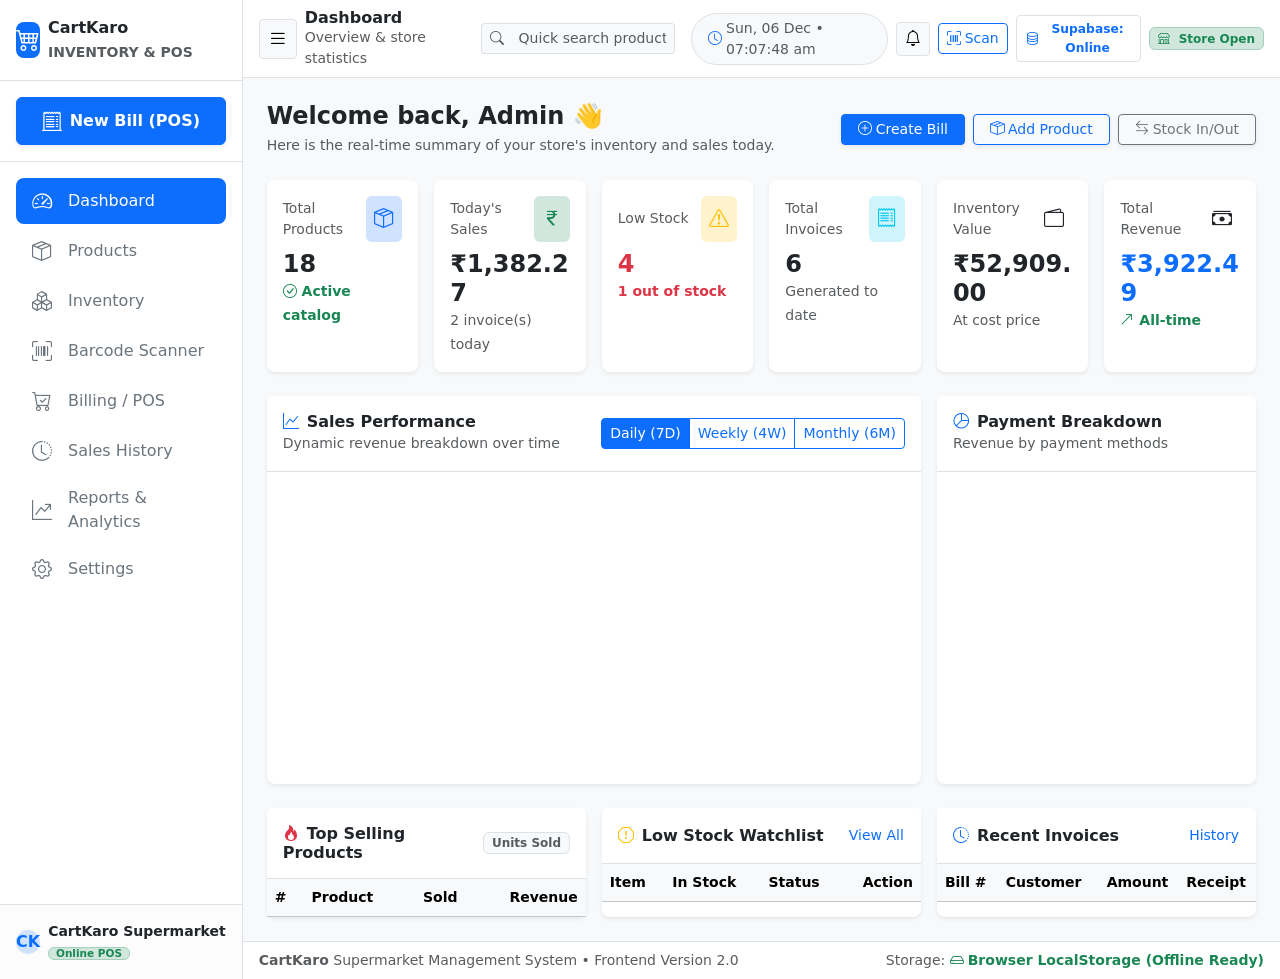
==== index.html @ 1f87a255 "Add files via upload" ====
<!DOCTYPE html>
<html lang="en">
<head>
  <meta charset="UTF-8">
  <meta name="viewport" content="width=device-width, initial-scale=1.0">
  <title>CartKaro - Supermarket Inventory & Billing Management System</title>
  <meta name="description" content="Commercial grade Supermarket Inventory Management and Point-of-Sale Billing System frontend built with HTML, CSS, JavaScript, and Bootstrap 5.">
  
  <!-- Favicon -->
  <link rel="icon" type="image/png" href="logo.png">

  <!-- Google Fonts: Inter & Outfit -->
  <link rel="preconnect" href="https://fonts.googleapis.com">
  <link rel="preconnect" href="https://fonts.gstatic.com" crossorigin>
  <link href="https://fonts.googleapis.com/css2?family=Inter:wght@300;400;500;600;700;800&family=Outfit:wght@500;600;700;800&display=swap" rel="stylesheet">

  <!-- Bootstrap 5.3.3 CSS -->
  <link href="https://cdn.jsdelivr.net/npm/bootstrap@5.3.3/dist/css/bootstrap.min.css" rel="stylesheet">
  
  <!-- Bootstrap Icons 1.11.3 -->
  <link rel="stylesheet" href="https://cdn.jsdelivr.net/npm/bootstrap-icons@1.11.3/font/bootstrap-icons.min.css">
  
  <!-- Font Awesome 6.5.2 -->
  <link rel="stylesheet" href="https://cdnjs.cloudflare.com/ajax/libs/font-awesome/6.5.2/css/all.min.css">

  <!-- Custom CSS -->
  <link rel="stylesheet" href="style.css">
</head>
<body class="bg-light">

  <div class="app-wrapper d-flex">
    
    <!-- ==================== SIDEBAR ==================== -->
    <aside id="sidebar" class="sidebar bg-white border-end d-flex flex-column">
      <!-- Sidebar Header -->
      <div class="sidebar-header p-3 border-bottom d-flex align-items-center justify-content-between">
        <a href="#" class="brand-link d-flex align-items-center text-decoration-none">
          <div class="brand-logo-container me-2">
            <img src="logo.png" alt="CartKaro Logo" class="brand-logo" onerror="this.style.display='none'; document.getElementById('brand-fallback-icon').classList.remove('d-none');">
            <div id="brand-fallback-icon" class="brand-icon-box bg-primary text-white rounded-3 d-none align-items-center justify-content-center">
              <i class="bi bi-cart4 fs-4"></i>
            </div>
          </div>
          <div class="brand-text">
            <span class="brand-title fw-bold text-dark d-block">CartKaro</span>
            <small class="brand-subtitle text-muted text-uppercase fw-semibold">Inventory & POS</small>
          </div>
        </a>
        <button id="sidebar-close-btn" class="btn btn-sm btn-light d-lg-none" aria-label="Close Sidebar">
          <i class="bi bi-x-lg"></i>
        </button>
      </div>

      <!-- Quick Action POS Button -->
      <div class="p-3 border-bottom">
        <button class="btn btn-primary w-100 py-2 d-flex align-items-center justify-content-center gap-2 fw-semibold shadow-sm nav-link-btn" data-target="pos">
          <i class="bi bi-receipt-cutoff fs-5"></i>
          <span class="sidebar-label">New Bill (POS)</span>
        </button>
      </div>

      <!-- Sidebar Navigation Menu -->
      <nav class="sidebar-nav flex-grow-1 p-3 overflow-y-auto">
        <ul class="nav nav-pills flex-column gap-1">
          <li class="nav-item">
            <a href="#dashboard" class="nav-link active d-flex align-items-center gap-3 py-2 px-3 rounded-3" data-target="dashboard">
              <i class="bi bi-speedometer2 fs-5"></i>
              <span class="sidebar-label">Dashboard</span>
            </a>
          </li>
          <li class="nav-item">
            <a href="#products" class="nav-link d-flex align-items-center gap-3 py-2 px-3 rounded-3 text-secondary" data-target="products">
              <i class="bi bi-box-seam fs-5"></i>
              <span class="sidebar-label">Products</span>
            </a>
          </li>
          <li class="nav-item">
            <a href="#inventory" class="nav-link d-flex align-items-center justify-content-between py-2 px-3 rounded-3 text-secondary" data-target="inventory">
              <div class="d-flex align-items-center gap-3">
                <i class="bi bi-boxes fs-5"></i>
                <span class="sidebar-label">Inventory</span>
              </div>
              <span id="low-stock-sidebar-badge" class="badge bg-danger rounded-pill px-2 py-1 d-none">0</span>
            </a>
          </li>
          <li class="nav-item">
            <a href="#scanner" class="nav-link d-flex align-items-center gap-3 py-2 px-3 rounded-3 text-secondary" data-target="scanner">
              <i class="bi bi-upc-scan fs-5"></i>
              <span class="sidebar-label">Barcode Scanner</span>
            </a>
          </li>
          <li class="nav-item">
            <a href="#pos" class="nav-link d-flex align-items-center gap-3 py-2 px-3 rounded-3 text-secondary" data-target="pos">
              <i class="bi bi-cart-check fs-5"></i>
              <span class="sidebar-label">Billing / POS</span>
            </a>
          </li>
          <li class="nav-item">
            <a href="#sales" class="nav-link d-flex align-items-center gap-3 py-2 px-3 rounded-3 text-secondary" data-target="sales">
              <i class="bi bi-clock-history fs-5"></i>
              <span class="sidebar-label">Sales History</span>
            </a>
          </li>
          <li class="nav-item">
            <a href="#reports" class="nav-link d-flex align-items-center gap-3 py-2 px-3 rounded-3 text-secondary" data-target="reports">
              <i class="bi bi-graph-up-arrow fs-5"></i>
              <span class="sidebar-label">Reports & Analytics</span>
            </a>
          </li>
          <li class="nav-item">
            <a href="#settings" class="nav-link d-flex align-items-center gap-3 py-2 px-3 rounded-3 text-secondary" data-target="settings">
              <i class="bi bi-gear fs-5"></i>
              <span class="sidebar-label">Settings</span>
            </a>
          </li>
        </ul>
      </nav>

      <!-- Sidebar Footer User / Store Info -->
      <div class="sidebar-footer p-3 border-top bg-light-subtle">
        <div class="d-flex align-items-center gap-2">
          <div class="avatar bg-primary-subtle text-primary rounded-circle d-flex align-items-center justify-content-center fw-bold">
            CK
          </div>
          <div class="user-details overflow-hidden">
            <div class="user-name fw-semibold text-truncate small" id="sidebar-shop-name">CartKaro Supermarket</div>
            <div class="user-role text-muted small"><span class="badge bg-success-subtle text-success border border-success-subtle py-0">Online POS</span></div>
          </div>
        </div>
      </div>
    </aside>

    <!-- Sidebar Backdrop for Mobile -->
    <div id="sidebar-backdrop" class="sidebar-backdrop d-none"></div>

    <!-- ==================== MAIN CONTENT WRAPPER ==================== -->
    <div class="main-content-wrapper flex-grow-1 d-flex flex-column min-vh-100 overflow-hidden">
      
      <!-- TOP NAVBAR -->
      <header class="top-navbar bg-white border-bottom sticky-top px-3 py-2 d-flex align-items-center justify-content-between">
        <div class="d-flex align-items-center gap-2">
          <!-- Toggle Sidebar Button -->
          <button id="sidebar-toggle-btn" class="btn btn-light btn-sm border" aria-label="Toggle navigation">
            <i class="bi bi-list fs-5"></i>
          </button>
          
          <!-- View Title Breadcrumb -->
          <div class="d-none d-sm-block">
            <h1 class="h6 mb-0 fw-bold text-dark text-capitalize" id="page-title">Dashboard</h1>
            <small class="text-muted d-block" id="page-subtitle">Overview & statistics</small>
          </div>
        </div>

        <!-- Global Search Bar -->
        <div class="global-search-container mx-3 flex-grow-1 max-w-md d-none d-md-block position-relative">
          <div class="input-group input-group-sm">
            <span class="input-group-text bg-light border-end-0 text-muted"><i class="bi bi-search"></i></span>
            <input type="text" id="global-search-input" class="form-control bg-light border-start-0" placeholder="Quick search product, barcode, or bill #...">
          </div>
          <div id="global-search-results" class="dropdown-menu shadow w-100 p-2 position-absolute mt-1 d-none" style="max-height: 350px; overflow-y: auto; z-index: 1050;"></div>
        </div>

        <!-- Top Right Actions -->
        <div class="d-flex align-items-center gap-2">
          <!-- Live Date & Clock Badge -->
          <div class="live-clock-badge d-none d-lg-flex align-items-center gap-1 bg-light border rounded-pill px-3 py-1 small text-muted">
            <i class="bi bi-clock text-primary"></i>
            <span id="live-clock">--:--:--</span>
          </div>

          <!-- Notification Dropdown -->
          <div class="dropdown">
            <button class="btn btn-light btn-sm position-relative border" data-bs-toggle="dropdown" aria-expanded="false" id="notifications-btn" title="Stock Notifications">
              <i class="bi bi-bell fs-6"></i>
              <span id="notif-badge" class="position-absolute top-0 start-100 translate-middle p-1 bg-danger border border-light rounded-circle d-none">
                <span class="visually-hidden">Alerts</span>
              </span>
            </button>
            <div class="dropdown-menu dropdown-menu-end shadow p-0 notification-dropdown border-0" style="width: 320px; z-index: 1060;">
              <div class="p-3 border-bottom d-flex align-items-center justify-content-between bg-light rounded-top">
                <h6 class="mb-0 fw-bold"><i class="bi bi-bell me-1 text-primary"></i> Inventory Alerts</h6>
                <span id="notif-count-badge" class="badge bg-primary rounded-pill">0 alerts</span>
              </div>
              <div id="notif-list" class="list-group list-group-flush overflow-y-auto" style="max-height: 280px;">
                <div class="text-center p-4 text-muted small">No pending alerts</div>
              </div>
              <div class="p-2 border-top text-center bg-light rounded-bottom">
                <a href="#inventory" class="btn btn-link btn-sm text-decoration-none fw-semibold p-0 nav-link-btn" data-target="inventory">Go to Inventory &rarr;</a>
              </div>
            </div>
          </div>

          <!-- Scanner Quick Shortcut -->
          <button class="btn btn-outline-primary btn-sm d-flex align-items-center gap-1 nav-link-btn" data-target="scanner" title="Scan Barcode">
            <i class="bi bi-upc-scan"></i>
            <span class="d-none d-sm-inline">Scan</span>
          </button>

          <!-- Supabase Connection & Staff Login Badge -->
          <button class="btn btn-sm btn-outline-primary border d-flex align-items-center gap-1" id="supabase-status-badge" data-bs-toggle="modal" data-bs-target="#supabase-auth-modal" title="Supabase Database Status & Staff Login">
            <i class="bi bi-database text-primary" id="supabase-status-icon"></i>
            <span class="d-none d-md-inline small fw-semibold" id="supabase-status-text">Supabase: Online</span>
          </button>

          <!-- Store Status Badge -->
          <span class="badge bg-success-subtle text-success border border-success-subtle px-2 py-1 small d-none d-xl-inline">
            <i class="bi bi-shop me-1"></i> Store Open
          </span>
        </div>
      </header>

      <!-- ==================== VIEWS CONTAINER ==================== -->
      <main class="content-body flex-grow-1 p-3 p-md-4 overflow-y-auto">

        <!-- ============================================================ -->
        <!-- 1. DASHBOARD VIEW -->
        <!-- ============================================================ -->
        <section id="view-dashboard" class="app-view">
          <!-- Top Welcome & Quick Actions Bar -->
          <div class="row align-items-center justify-content-between mb-4 gy-2">
            <div class="col-12 col-md-auto">
              <h2 class="h4 fw-bold mb-1 text-dark">Welcome back, Admin 👋</h2>
              <p class="text-muted small mb-0">Here is the real-time summary of your store's inventory and sales today.</p>
            </div>
            <div class="col-12 col-md-auto d-flex flex-wrap gap-2">
              <button class="btn btn-primary btn-sm px-3 shadow-sm d-flex align-items-center gap-1 nav-link-btn" data-target="pos">
                <i class="bi bi-plus-circle"></i> Create Bill
              </button>
              <button class="btn btn-outline-primary btn-sm px-3 shadow-sm d-flex align-items-center gap-1" data-bs-toggle="modal" data-bs-target="#product-modal" id="dash-add-product-btn">
                <i class="bi bi-box-seam"></i> Add Product
              </button>
              <button class="btn btn-outline-secondary btn-sm px-3 shadow-sm d-flex align-items-center gap-1" data-bs-toggle="modal" data-bs-target="#stock-modal" id="dash-quick-stock-btn">
                <i class="bi bi-arrow-left-right"></i> Stock In/Out
              </button>
            </div>
          </div>

          <!-- Stat KPI Cards -->
          <div class="row g-3 mb-4">
            <!-- Total Products -->
            <div class="col-6 col-lg-4 col-xl-2">
              <div class="card border-0 shadow-sm rounded-3 stat-card h-100">
                <div class="card-body p-3">
                  <div class="d-flex align-items-center justify-content-between mb-2">
                    <span class="text-muted small fw-medium">Total Products</span>
                    <div class="stat-icon bg-primary-subtle text-primary rounded-2 p-2">
                      <i class="bi bi-box-seam fs-5"></i>
                    </div>
                  </div>
                  <h3 class="h4 fw-bold text-dark mb-0" id="stat-total-products">0</h3>
                  <small class="text-success small fw-semibold"><i class="bi bi-check-circle"></i> Active catalog</small>
                </div>
              </div>
            </div>

            <!-- Today's Sales -->
            <div class="col-6 col-lg-4 col-xl-2">
              <div class="card border-0 shadow-sm rounded-3 stat-card h-100">
                <div class="card-body p-3">
                  <div class="d-flex align-items-center justify-content-between mb-2">
                    <span class="text-muted small fw-medium">Today's Sales</span>
                    <div class="stat-icon bg-success-subtle text-success rounded-2 p-2">
                      <i class="bi bi-currency-rupee fs-5"></i>
                    </div>
                  </div>
                  <h3 class="h4 fw-bold text-dark mb-0" id="stat-today-sales">₹0.00</h3>
                  <small class="text-muted small" id="stat-today-bills-count">0 bills today</small>
                </div>
              </div>
            </div>

            <!-- Low-Stock Alerts -->
            <div class="col-6 col-lg-4 col-xl-2">
              <div class="card border-0 shadow-sm rounded-3 stat-card h-100">
                <div class="card-body p-3">
                  <div class="d-flex align-items-center justify-content-between mb-2">
                    <span class="text-muted small fw-medium">Low Stock</span>
                    <div class="stat-icon bg-warning-subtle text-warning rounded-2 p-2">
                      <i class="bi bi-exclamation-triangle fs-5"></i>
                    </div>
                  </div>
                  <h3 class="h4 fw-bold text-danger mb-0" id="stat-low-stock">0</h3>
                  <small class="text-danger small fw-semibold" id="stat-out-of-stock">0 out of stock</small>
                </div>
              </div>
            </div>

            <!-- Total Bills -->
            <div class="col-6 col-lg-4 col-xl-2">
              <div class="card border-0 shadow-sm rounded-3 stat-card h-100">
                <div class="card-body p-3">
                  <div class="d-flex align-items-center justify-content-between mb-2">
                    <span class="text-muted small fw-medium">Total Invoices</span>
                    <div class="stat-icon bg-info-subtle text-info rounded-2 p-2">
                      <i class="bi bi-receipt fs-5"></i>
                    </div>
                  </div>
                  <h3 class="h4 fw-bold text-dark mb-0" id="stat-total-bills">0</h3>
                  <small class="text-muted small">Generated to date</small>
                </div>
              </div>
            </div>

            <!-- Inventory Valuation -->
            <div class="col-6 col-lg-4 col-xl-2">
              <div class="card border-0 shadow-sm rounded-3 stat-card h-100">
                <div class="card-body p-3">
                  <div class="d-flex align-items-center justify-content-between mb-2">
                    <span class="text-muted small fw-medium">Inventory Value</span>
                    <div class="stat-icon bg-purple-subtle text-purple rounded-2 p-2">
                      <i class="bi bi-wallet2 fs-5"></i>
                    </div>
                  </div>
                  <h3 class="h4 fw-bold text-dark mb-0" id="stat-inventory-value">₹0</h3>
                  <small class="text-muted small">At cost price</small>
                </div>
              </div>
            </div>

            <!-- Total Revenue -->
            <div class="col-6 col-lg-4 col-xl-2">
              <div class="card border-0 shadow-sm rounded-3 stat-card h-100">
                <div class="card-body p-3">
                  <div class="d-flex align-items-center justify-content-between mb-2">
                    <span class="text-muted small fw-medium">Total Revenue</span>
                    <div class="stat-icon bg-indigo-subtle text-indigo rounded-2 p-2">
                      <i class="bi bi-cash-stack fs-5"></i>
                    </div>
                  </div>
                  <h3 class="h4 fw-bold text-primary mb-0" id="stat-total-revenue">₹0.00</h3>
                  <small class="text-success small fw-semibold"><i class="bi bi-arrow-up-right"></i> All-time</small>
                </div>
              </div>
            </div>
          </div>

          <!-- Charts Row -->
          <div class="row g-3 mb-4">
            <!-- Sales Trends Chart -->
            <div class="col-12 col-xl-8">
              <div class="card border-0 shadow-sm rounded-3 h-100">
                <div class="card-header bg-white border-bottom py-3 d-flex align-items-center justify-content-between flex-wrap gap-2">
                  <div>
                    <h6 class="mb-0 fw-bold text-dark"><i class="bi bi-graph-up text-primary me-2"></i>Sales Performance</h6>
                    <small class="text-muted">Dynamic revenue breakdown over time</small>
                  </div>
                  <div class="btn-group btn-group-sm" role="group" id="dashboard-chart-period-group">
                    <button type="button" class="btn btn-outline-primary active" data-period="daily">Daily (7D)</button>
                    <button type="button" class="btn btn-outline-primary" data-period="weekly">Weekly (4W)</button>
                    <button type="button" class="btn btn-outline-primary" data-period="monthly">Monthly (6M)</button>
                  </div>
                </div>
                <div class="card-body p-3">
                  <div style="height: 280px; position: relative;">
                    <canvas id="dashboard-sales-chart"></canvas>
                  </div>
                </div>
              </div>
            </div>

            <!-- Payment Method Doughnut Chart -->
            <div class="col-12 col-xl-4">
              <div class="card border-0 shadow-sm rounded-3 h-100">
                <div class="card-header bg-white border-bottom py-3">
                  <h6 class="mb-0 fw-bold text-dark"><i class="bi bi-pie-chart text-primary me-2"></i>Payment Breakdown</h6>
                  <small class="text-muted">Revenue by payment methods</small>
                </div>
                <div class="card-body p-3 d-flex flex-column align-items-center justify-content-center">
                  <div style="height: 220px; width: 100%; position: relative;">
                    <canvas id="dashboard-payment-chart"></canvas>
                  </div>
                  <div id="dash-payment-legend" class="mt-2 w-100 small d-flex justify-content-around text-center"></div>
                </div>
              </div>
            </div>
          </div>

          <!-- Bottom Row: Best Sellers & Low-Stock Alerts & Recent Transactions -->
          <div class="row g-3">
            <!-- Best-Selling Products -->
            <div class="col-12 col-lg-6 col-xl-4">
              <div class="card border-0 shadow-sm rounded-3 h-100">
                <div class="card-header bg-white border-bottom py-3 d-flex align-items-center justify-content-between">
                  <h6 class="mb-0 fw-bold text-dark"><i class="bi bi-fire text-danger me-2"></i>Top Selling Products</h6>
                  <span class="badge bg-light text-muted border">Units Sold</span>
                </div>
                <div class="card-body p-0">
                  <div class="table-responsive">
                    <table class="table table-hover align-middle mb-0 small" id="dash-bestsellers-table">
                      <thead class="table-light">
                        <tr>
                          <th>#</th>
                          <th>Product</th>
                          <th class="text-center">Sold</th>
                          <th class="text-end">Revenue</th>
                        </tr>
                      </thead>
                      <tbody id="dash-bestsellers-tbody">
                        <!-- Populated by JS -->
                      </tbody>
                    </table>
                  </div>
                </div>
              </div>
            </div>

            <!-- Low-Stock Alerts Table -->
            <div class="col-12 col-lg-6 col-xl-4">
              <div class="card border-0 shadow-sm rounded-3 h-100">
                <div class="card-header bg-white border-bottom py-3 d-flex align-items-center justify-content-between">
                  <h6 class="mb-0 fw-bold text-dark"><i class="bi bi-exclamation-octagon text-warning me-2"></i>Low Stock Watchlist</h6>
                  <button class="btn btn-link btn-sm text-decoration-none p-0 nav-link-btn" data-target="inventory">View All</button>
                </div>
                <div class="card-body p-0">
                  <div class="table-responsive">
                    <table class="table table-hover align-middle mb-0 small" id="dash-lowstock-table">
                      <thead class="table-light">
                        <tr>
                          <th>Item</th>
                          <th>In Stock</th>
                          <th>Status</th>
                          <th class="text-end">Action</th>
                        </tr>
                      </thead>
                      <tbody id="dash-lowstock-tbody">
                        <!-- Populated by JS -->
                      </tbody>
                    </table>
                  </div>
                </div>
              </div>
            </div>

            <!-- Recent Bills / Transactions -->
            <div class="col-12 col-lg-12 col-xl-4">
              <div class="card border-0 shadow-sm rounded-3 h-100">
                <div class="card-header bg-white border-bottom py-3 d-flex align-items-center justify-content-between">
                  <h6 class="mb-0 fw-bold text-dark"><i class="bi bi-clock-history text-primary me-2"></i>Recent Invoices</h6>
                  <button class="btn btn-link btn-sm text-decoration-none p-0 nav-link-btn" data-target="sales">History</button>
                </div>
                <div class="card-body p-0">
                  <div class="table-responsive">
                    <table class="table table-hover align-middle mb-0 small" id="dash-recent-bills-table">
                      <thead class="table-light">
                        <tr>
                          <th>Bill #</th>
                          <th>Customer</th>
                          <th class="text-end">Amount</th>
                          <th class="text-center">Receipt</th>
                        </tr>
                      </thead>
                      <tbody id="dash-recent-bills-tbody">
                        <!-- Populated by JS -->
                      </tbody>
                    </table>
                  </div>
                </div>
              </div>
            </div>
          </div>
        </section>

        <!-- ============================================================ -->
        <!-- 2. PRODUCT MANAGEMENT VIEW -->
        <!-- ============================================================ -->
        <section id="view-products" class="app-view d-none">
          <div class="card border-0 shadow-sm rounded-3">
            <!-- Header & Action Buttons -->
            <div class="card-header bg-white border-bottom p-3">
              <div class="d-flex flex-column flex-md-row align-items-md-center justify-content-between gap-3">
                <div>
                  <h5 class="mb-1 fw-bold text-dark"><i class="bi bi-box-seam text-primary me-2"></i>Product Catalog</h5>
                  <p class="text-muted small mb-0">Manage product inventory, pricing, barcodes, and stock levels.</p>
                </div>
                <div class="d-flex flex-wrap gap-2">
                  <button class="btn btn-outline-secondary btn-sm d-flex align-items-center gap-1" id="export-products-csv-btn">
                    <i class="bi bi-download"></i> Export CSV
                  </button>
                  <button class="btn btn-primary btn-sm px-3 d-flex align-items-center gap-1 shadow-sm" data-bs-toggle="modal" data-bs-target="#product-modal" id="add-product-btn">
                    <i class="bi bi-plus-lg"></i> Add New Product
                  </button>
                </div>
              </div>

              <!-- Live Supabase Status Alert Banner -->
              <div id="supabase-products-alert" class="alert alert-info py-2 px-3 mt-3 mb-0 d-flex align-items-center justify-content-between small d-none">
                <div class="d-flex align-items-center gap-2">
                  <i class="bi bi-database-check fs-5 text-primary"></i>
                  <div>
                    <strong id="supabase-products-alert-title">Live Supabase Database:</strong>
                    <span id="supabase-products-alert-text">Syncing with remote database...</span>
                  </div>
                </div>
                <button class="btn btn-sm btn-outline-primary py-0 px-2" data-bs-toggle="modal" data-bs-target="#supabase-auth-modal">
                  <i class="bi bi-key me-1"></i> Staff Auth & Status
                </button>
              </div>

              <!-- Search and Filter Bar -->
              <div class="row g-2 mt-3 pt-2 border-top">
                <!-- Search input -->
                <div class="col-12 col-md-4">
                  <div class="input-group input-group-sm">
                    <span class="input-group-text bg-light border-end-0"><i class="bi bi-search text-muted"></i></span>
                    <input type="text" id="prod-search-input" class="form-control bg-light border-start-0" placeholder="Search by name, ID, barcode, supplier...">
                  </div>
                </div>

                <!-- Category filter -->
                <div class="col-6 col-md-3">
                  <select id="prod-category-filter" class="form-select form-select-sm">
                    <option value="">All Categories</option>
                    <!-- Populated dynamically -->
                  </select>
                </div>

                <!-- Stock status filter -->
                <div class="col-6 col-md-2">
                  <select id="prod-status-filter" class="form-select form-select-sm">
                    <option value="">All Stock Status</option>
                    <option value="in-stock">In Stock</option>
                    <option value="low-stock">Low Stock</option>
                    <option value="out-of-stock">Out of Stock</option>
                  </select>
                </div>

                <!-- Sort By -->
                <div class="col-12 col-md-3">
                  <select id="prod-sort-filter" class="form-select form-select-sm">
                    <option value="name-asc">Sort: Name (A-Z)</option>
                    <option value="name-desc">Sort: Name (Z-A)</option>
                    <option value="price-asc">Sort: Price (Low to High)</option>
                    <option value="price-desc">Sort: Price (High to Low)</option>
                    <option value="stock-asc">Sort: Stock (Low to High)</option>
                    <option value="stock-desc">Sort: Stock (High to Low)</option>
                    <option value="expiry-asc">Sort: Expiry (Nearest)</option>
                  </select>
                </div>
              </div>
            </div>

            <!-- Products Table -->
            <div class="card-body p-0">
              <div class="table-responsive">
                <table class="table table-hover align-middle mb-0" id="products-table">
                  <thead class="table-light">
                    <tr>
                      <th class="ps-3">ID / Barcode</th>
                      <th>Product Name</th>
                      <th>Category</th>
                      <th class="text-end">Cost Price</th>
                      <th class="text-end">Selling Price</th>
                      <th class="text-center">Stock</th>
                      <th>Min Level</th>
                      <th>Supplier</th>
                      <th>Expiry</th>
                      <th class="text-end pe-3">Actions</th>
                    </tr>
                  </thead>
                  <tbody id="products-tbody">
                    <!-- Populated by JS -->
                  </tbody>
                </table>
              </div>
              
              <!-- Empty State -->
              <div id="products-empty" class="text-center py-5 d-none">
                <i class="bi bi-box-seam display-4 text-muted mb-3 d-block"></i>
                <h6 class="fw-semibold text-secondary">No products found</h6>
                <p class="text-muted small">Try adjusting your search criteria or add a new product.</p>
              </div>
            </div>

            <!-- Table Footer & Pagination -->
            <div class="card-footer bg-white border-top p-3 d-flex flex-column flex-sm-row align-items-center justify-content-between gap-2">
              <div class="small text-muted" id="products-count-info">
                Showing 1 to 10 of 15 products
              </div>
              <div class="d-flex align-items-center gap-2">
                <select id="products-per-page" class="form-select form-select-sm w-auto">
                  <option value="5">5 per page</option>
                  <option value="10" selected>10 per page</option>
                  <option value="20">20 per page</option>
                  <option value="50">50 per page</option>
                </select>
                <nav aria-label="Products pagination">
                  <ul class="pagination pagination-sm mb-0" id="products-pagination">
                    <!-- Populated by JS -->
                  </ul>
                </nav>
              </div>
            </div>
          </div>
        </section>

        <!-- ============================================================ -->
        <!-- 3. INVENTORY MANAGEMENT VIEW -->
        <!-- ============================================================ -->
        <section id="view-inventory" class="app-view d-none">
          <!-- Summary Valuation Cards -->
          <div class="row g-3 mb-4">
            <div class="col-12 col-md-4">
              <div class="card border-0 shadow-sm rounded-3 p-3 bg-white">
                <div class="d-flex align-items-center justify-content-between">
                  <div>
                    <span class="text-muted small fw-medium">Total Items in Stock</span>
                    <h3 class="h4 fw-bold text-dark mb-0 mt-1" id="inv-total-units">0 Units</h3>
                  </div>
                  <div class="bg-primary-subtle text-primary p-3 rounded-circle">
                    <i class="bi bi-boxes fs-4"></i>
                  </div>
                </div>
              </div>
            </div>
            <div class="col-12 col-md-4">
              <div class="card border-0 shadow-sm rounded-3 p-3 bg-white">
                <div class="d-flex align-items-center justify-content-between">
                  <div>
                    <span class="text-muted small fw-medium">Total Cost Valuation</span>
                    <h3 class="h4 fw-bold text-dark mb-0 mt-1" id="inv-cost-value">₹0.00</h3>
                  </div>
                  <div class="bg-info-subtle text-info p-3 rounded-circle">
                    <i class="bi bi-calculator fs-4"></i>
                  </div>
                </div>
              </div>
            </div>
            <div class="col-12 col-md-4">
              <div class="card border-0 shadow-sm rounded-3 p-3 bg-white">
                <div class="d-flex align-items-center justify-content-between">
                  <div>
                    <span class="text-muted small fw-medium">Retail Valuation (Est. Profit)</span>
                    <h3 class="h4 fw-bold text-success mb-0 mt-1" id="inv-retail-value">₹0.00</h3>
                  </div>
                  <div class="bg-success-subtle text-success p-3 rounded-circle">
                    <i class="bi bi-graph-up fs-4"></i>
                  </div>
                </div>
              </div>
            </div>
          </div>

          <!-- Inventory Actions & Tabs -->
          <div class="card border-0 shadow-sm rounded-3">
            <div class="card-header bg-white border-bottom p-3">
              <div class="d-flex flex-column flex-md-row align-items-md-center justify-content-between gap-3">
                <ul class="nav nav-tabs card-header-tabs" id="inventory-tab" role="tablist">
                  <li class="nav-item">
                    <button class="nav-link active fw-semibold" id="stock-levels-tab" data-bs-toggle="tab" data-bs-target="#tab-stock-levels" type="button" role="tab">
                      <i class="bi bi-stack me-1"></i> Stock Levels
                    </button>
                  </li>
                  <li class="nav-item">
                    <button class="nav-link fw-semibold" id="stock-history-tab" data-bs-toggle="tab" data-bs-target="#tab-stock-history" type="button" role="tab">
                      <i class="bi bi-clock-history me-1"></i> Movement Audit History
                    </button>
                  </li>
                </ul>
                <div class="d-flex gap-2">
                  <button class="btn btn-success btn-sm d-flex align-items-center gap-1 shadow-sm" data-bs-toggle="modal" data-bs-target="#stock-modal" data-type="IN">
                    <i class="bi bi-box-arrow-in-down"></i> Stock In (Restock)
                  </button>
                  <button class="btn btn-warning btn-sm text-dark d-flex align-items-center gap-1 shadow-sm" data-bs-toggle="modal" data-bs-target="#stock-modal" data-type="OUT">
                    <i class="bi bi-box-arrow-up"></i> Stock Out / Adjust
                  </button>
                </div>
              </div>
            </div>

            <div class="card-body p-0">
              <div class="tab-content" id="inventoryTabContent">
                
                <!-- TAB 1: Current Stock Levels -->
                <div class="tab-pane fade show active p-3" id="tab-stock-levels" role="tabpanel">
                  <!-- Search and Status Filters -->
                  <div class="row g-2 mb-3">
                    <div class="col-12 col-md-6">
                      <input type="text" id="inv-search-input" class="form-control form-control-sm" placeholder="Filter inventory by name, category, or barcode...">
                    </div>
                    <div class="col-6 col-md-3">
                      <select id="inv-category-filter" class="form-select form-select-sm">
                        <option value="">All Categories</option>
                      </select>
                    </div>
                    <div class="col-6 col-md-3">
                      <select id="inv-status-filter" class="form-select form-select-sm">
                        <option value="">All Stock Status</option>
                        <option value="in-stock">In Stock</option>
                        <option value="low-stock">Low Stock Alerts Only</option>
                        <option value="out-of-stock">Out of Stock Only</option>
                      </select>
                    </div>
                  </div>

                  <div class="table-responsive">
                    <table class="table table-hover align-middle mb-0" id="inventory-table">
                      <thead class="table-light">
                        <tr>
                          <th>Barcode</th>
                          <th>Product Name</th>
                          <th>Category</th>
                          <th class="text-center">Current Stock</th>
                          <th class="text-center">Min Level</th>
                          <th>Status</th>
                          <th class="text-end">Cost Valuation</th>
                          <th class="text-end">Retail Valuation</th>
                          <th class="text-end">Quick Adjust</th>
                        </tr>
                      </thead>
                      <tbody id="inventory-tbody">
                        <!-- Populated by JS -->
                      </tbody>
                    </table>
                  </div>
                </div>

                <!-- TAB 2: Movement Audit History -->
                <div class="tab-pane fade p-3" id="tab-stock-history" role="tabpanel">
                  <div class="d-flex justify-content-between align-items-center mb-3">
                    <input type="text" id="movement-search-input" class="form-control form-control-sm w-50" placeholder="Search audit history by product, bill #, or reason...">
                    <button class="btn btn-outline-secondary btn-sm" id="export-movements-csv-btn">
                      <i class="bi bi-download"></i> Export Logs (CSV)
                    </button>
                  </div>
                  <div class="table-responsive">
                    <table class="table table-hover align-middle mb-0 small" id="movements-table">
                      <thead class="table-light">
                        <tr>
                          <th>Timestamp</th>
                          <th>Product</th>
                          <th>Movement Type</th>
                          <th class="text-center">Change Qty</th>
                          <th class="text-center">Stock Path</th>
                          <th>Reason / Reference</th>
                        </tr>
                      </thead>
                      <tbody id="movements-tbody">
                        <!-- Populated by JS -->
                      </tbody>
                    </table>
                  </div>
                </div>

              </div>
            </div>
          </div>
        </section>

        <!-- ============================================================ -->
        <!-- 4. BARCODE SCANNING VIEW -->
        <!-- ============================================================ -->
        <section id="view-scanner" class="app-view d-none">
          <div class="row g-4">
            <!-- Left: Scanner Controller Card -->
            <div class="col-12 col-lg-6">
              <div class="card border-0 shadow-sm rounded-3 h-100">
                <div class="card-header bg-white border-bottom p-3">
                  <h5 class="mb-0 fw-bold text-dark"><i class="bi bi-upc-scan text-primary me-2"></i>Barcode Scanner Terminal</h5>
                  <small class="text-muted">Supports USB handheld hardware scanners & manual entry</small>
                </div>
                <div class="card-body p-4 text-center">
                  
                  <!-- Animated Scanner Graphic -->
                  <div class="scanner-box mx-auto mb-4 position-relative p-4 rounded-4 bg-light border d-flex flex-column align-items-center justify-content-center" style="max-width: 380px; height: 180px; overflow: hidden;">
                    <i class="bi bi-upc display-1 text-secondary opacity-50"></i>
                    <div class="scanner-laser-line"></div>
                    <span class="badge bg-primary-subtle text-primary mt-2 border border-primary-subtle"><i class="bi bi-broadcast me-1"></i> Scanner Ready</span>
                  </div>

                  <!-- Scanner Form Input -->
                  <form id="barcode-scan-form" class="mb-4">
                    <div class="input-group input-group-lg shadow-sm">
                      <span class="input-group-text bg-white border-end-0 text-primary"><i class="bi bi-upc-scan fs-4"></i></span>
                      <input type="text" id="barcode-input" class="form-control border-start-0 fs-5" placeholder="Scan or enter barcode / SKU..." autocomplete="off" autofocus>
                      <button class="btn btn-primary px-4 fw-semibold" type="submit">Lookup</button>
                    </div>
                    <small class="text-muted d-block mt-2">
                      <i class="bi bi-info-circle me-1"></i> Point your hardware USB scanner here or type the barcode and press <strong>Enter</strong>.
                    </small>
                  </form>

                  <!-- Quick Sample Barcode Pills for fast demo testing -->
                  <div class="text-start border-top pt-3">
                    <label class="form-label small fw-bold text-muted text-uppercase mb-2">Demo Quick-Scan Barcodes:</label>
                    <div class="d-flex flex-wrap gap-2" id="sample-barcode-pills">
                      <!-- Populated by JS -->
                    </div>
                  </div>

                </div>
              </div>
            </div>

            <!-- Right: Scanned Product Info Display Card -->
            <div class="col-12 col-lg-6">
              <div class="card border-0 shadow-sm rounded-3 h-100" id="scanner-result-card">
                <div class="card-header bg-white border-bottom p-3 d-flex align-items-center justify-content-between">
                  <h6 class="mb-0 fw-bold text-dark"><i class="bi bi-info-circle text-primary me-2"></i>Product Lookup Details</h6>
                  <span id="scanner-status-badge" class="badge bg-secondary-subtle text-secondary">Awaiting Scan</span>
                </div>
                <div class="card-body p-4">
                  
                  <!-- Blank State before scan -->
                  <div id="scanner-empty-state" class="text-center py-5">
                    <div class="display-3 text-muted mb-3"><i class="bi bi-upc"></i></div>
                    <h6 class="text-secondary fw-semibold">No barcode scanned yet</h6>
                    <p class="text-muted small">Scan any product barcode or click one of the quick test barcodes on the left.</p>
                  </div>

                  <!-- Scanned Product Found Card -->
                  <div id="scanner-product-details" class="d-none">
                    <div class="d-flex align-items-center justify-content-between pb-3 border-bottom mb-3">
                      <div>
                        <span class="badge bg-primary-subtle text-primary mb-1" id="scan-res-category">Groceries</span>
                        <h4 class="fw-bold mb-0 text-dark" id="scan-res-name">Product Name</h4>
                        <small class="text-muted font-monospace" id="scan-res-barcode">8901030000000</small>
                      </div>
                      <div class="text-end">
                        <span class="text-muted small d-block">Selling Price</span>
                        <h3 class="h3 fw-bold text-primary mb-0" id="scan-res-price">₹0.00</h3>
                      </div>
                    </div>

                    <div class="row g-3 mb-4">
                      <div class="col-6">
                        <div class="p-3 bg-light rounded-3">
                          <small class="text-muted d-block">Available Stock</small>
                          <span class="fs-5 fw-bold" id="scan-res-stock">0 Units</span>
                          <div id="scan-res-stock-badge" class="mt-1"></div>
                        </div>
                      </div>
                      <div class="col-6">
                        <div class="p-3 bg-light rounded-3">
                          <small class="text-muted d-block">Purchase Cost</small>
                          <span class="fs-5 fw-bold text-secondary" id="scan-res-cost">₹0.00</span>
                          <small class="text-muted d-block mt-1">Margin: <span id="scan-res-margin" class="text-success fw-bold">0%</span></small>
                        </div>
                      </div>
                      <div class="col-6">
                        <div class="p-3 bg-light rounded-3">
                          <small class="text-muted d-block">Supplier</small>
                          <span class="fw-semibold text-dark" id="scan-res-supplier">--</span>
                        </div>
                      </div>
                      <div class="col-6">
                        <div class="p-3 bg-light rounded-3">
                          <small class="text-muted d-block">Expiry Date</small>
                          <span class="fw-semibold text-dark" id="scan-res-expiry">--</span>
                        </div>
                      </div>
                    </div>

                    <!-- Action buttons -->
                    <div class="d-grid gap-2">
                      <button class="btn btn-primary py-2 fw-semibold d-flex align-items-center justify-content-center gap-2" id="scan-add-to-cart-btn">
                        <i class="bi bi-cart-plus fs-5"></i> Add to Billing Cart
                      </button>
                      <button class="btn btn-outline-secondary d-flex align-items-center justify-content-center gap-2" id="scan-quick-stock-btn">
                        <i class="bi bi-box-arrow-in-down"></i> Quick Restock Product
                      </button>
                    </div>
                  </div>

                  <!-- Unknown Barcode Alert State -->
                  <div id="scanner-unknown-state" class="d-none text-center py-4">
                    <div class="display-3 text-warning mb-2"><i class="bi bi-exclamation-triangle"></i></div>
                    <h5 class="fw-bold text-dark">Barcode Not Registered!</h5>
                    <p class="text-muted small mb-3">No product in your inventory matches barcode: <strong id="scan-unknown-code" class="text-danger font-monospace">--</strong></p>
                    <button class="btn btn-primary" id="scan-create-product-btn">
                      <i class="bi bi-plus-lg me-1"></i> Register as New Product
                    </button>
                  </div>

                </div>
              </div>
            </div>
          </div>
        </section>

        <!-- ============================================================ -->
        <!-- 5. BILLING SYSTEM / POS VIEW -->
        <!-- ============================================================ -->
        <section id="view-pos" class="app-view d-none">
          <div class="row g-3">
            
            <!-- LEFT COLUMN: Product Catalog & Fast Picker -->
            <div class="col-12 col-xl-7">
              <div class="card border-0 shadow-sm rounded-3 h-100">
                <div class="card-header bg-white border-bottom p-3">
                  <!-- Search and Barcode quick-entry -->
                  <div class="row g-2 mb-2">
                    <div class="col-12 col-md-7">
                      <div class="input-group input-group-sm">
                        <span class="input-group-text bg-light border-end-0"><i class="bi bi-search text-muted"></i></span>
                        <input type="text" id="pos-search-input" class="form-control bg-light border-start-0" placeholder="Search product by name or SKU...">
                      </div>
                    </div>
                    <div class="col-12 col-md-5">
                      <div class="input-group input-group-sm">
                        <span class="input-group-text bg-light border-end-0"><i class="bi bi-upc-scan text-primary"></i></span>
                        <input type="text" id="pos-barcode-input" class="form-control bg-light border-start-0" placeholder="Fast scan barcode + Enter" autocomplete="off">
                      </div>
                    </div>
                  </div>

                  <!-- Category Filter Pills -->
                  <div class="d-flex gap-1 overflow-x-auto py-1" id="pos-category-pills">
                    <button class="btn btn-sm btn-primary active rounded-pill px-3 py-1 text-nowrap" data-category="">All Items</button>
                    <!-- Populated dynamically -->
                  </div>
                </div>

                <!-- Products Grid -->
                <div class="card-body p-3 overflow-y-auto" style="max-height: 600px;">
                  <div class="row g-3" id="pos-products-grid">
                    <!-- Populated by JS -->
                  </div>
                  <!-- POS Empty State -->
                  <div id="pos-grid-empty" class="text-center py-5 d-none">
                    <i class="bi bi-search display-4 text-muted mb-2 d-block"></i>
                    <h6 class="text-secondary fw-semibold">No matching products found</h6>
                  </div>
                </div>
              </div>
            </div>

            <!-- RIGHT COLUMN: Shopping Cart & Checkout -->
            <div class="col-12 col-xl-5">
              <div class="card border-0 shadow-sm rounded-3 pos-cart-card sticky-top" style="top: 80px;">
                <!-- Cart Header -->
                <div class="card-header bg-primary text-white p-3 rounded-top-3 d-flex align-items-center justify-content-between">
                  <div>
                    <h6 class="mb-0 fw-bold"><i class="bi bi-cart3 me-1"></i> Current Bill</h6>
                    <small class="opacity-75 font-monospace" id="pos-current-bill-no">#BILL-1001</small>
                  </div>
                  <div class="d-flex align-items-center gap-2">
                    <span class="badge bg-white text-primary fw-bold" id="pos-cart-badge">0 Items</span>
                    <button class="btn btn-sm btn-outline-light py-0 px-2" id="pos-clear-cart-btn" title="Clear Cart">
                      <i class="bi bi-trash3"></i>
                    </button>
                  </div>
                </div>

                <div class="card-body p-3">
                  <!-- Optional Customer Details Accordion/Inputs -->
                  <div class="mb-3 p-2 bg-light rounded-3 border">
                    <div class="row g-2">
                      <div class="col-6">
                        <input type="text" id="pos-customer-name" class="form-control form-control-sm" placeholder="Customer Name (Optional)">
                      </div>
                      <div class="col-6">
                        <input type="tel" id="pos-customer-phone" class="form-control form-control-sm" placeholder="Phone Number (Optional)">
                      </div>
                    </div>
                  </div>

                  <!-- Cart Items Table -->
                  <div class="pos-cart-items-container overflow-y-auto mb-3" style="max-height: 250px;">
                    <table class="table table-sm align-middle mb-0" id="pos-cart-table">
                      <thead class="table-light sticky-top">
                        <tr class="small">
                          <th>Item</th>
                          <th class="text-center" style="width: 110px;">Qty</th>
                          <th class="text-end">Price</th>
                          <th class="text-end">Total</th>
                          <th></th>
                        </tr>
                      </thead>
                      <tbody id="pos-cart-tbody">
                        <!-- Populated dynamically -->
                      </tbody>
                    </table>

                    <!-- Cart Empty State -->
                    <div id="pos-cart-empty" class="text-center py-4">
                      <i class="bi bi-cart-x display-4 text-muted mb-2 d-block"></i>
                      <p class="text-muted small mb-0">Cart is empty. Select products on the left or scan a barcode.</p>
                    </div>
                  </div>

                  <!-- Cart Calculations Summary -->
                  <div class="border-top pt-2">
                    <!-- Subtotal -->
                    <div class="d-flex justify-content-between text-muted small mb-1">
                      <span>Subtotal:</span>
                      <span id="pos-calc-subtotal" class="fw-semibold">₹0.00</span>
                    </div>

                    <!-- Discount Control -->
                    <div class="row g-1 align-items-center mb-1">
                      <div class="col-4">
                        <span class="text-muted small">Discount:</span>
                      </div>
                      <div class="col-4">
                        <select id="pos-discount-type" class="form-select form-select-sm py-0">
                          <option value="percent">% Off</option>
                          <option value="fixed">₹ Flat</option>
                        </select>
                      </div>
                      <div class="col-4">
                        <input type="number" id="pos-discount-val" class="form-control form-control-sm text-end py-0" value="0" min="0" max="100">
                      </div>
                    </div>

                    <!-- GST Tax Rate Control -->
                    <div class="row g-1 align-items-center mb-2">
                      <div class="col-6">
                        <span class="text-muted small">GST (<span id="pos-gst-label">5%</span>):</span>
                      </div>
                      <div class="col-3">
                        <select id="pos-gst-select" class="form-select form-select-sm py-0">
                          <option value="0">0%</option>
                          <option value="5" selected>5%</option>
                          <option value="12">12%</option>
                          <option value="18">18%</option>
                          <option value="28">28%</option>
                        </select>
                      </div>
                      <div class="col-3 text-end">
                        <span id="pos-calc-gst" class="small fw-semibold">₹0.00</span>
                      </div>
                    </div>

                    <!-- Grand Total Banner -->
                    <div class="d-flex justify-content-between align-items-center bg-primary-subtle p-2 rounded-3 mb-3 border border-primary-subtle">
                      <span class="fw-bold text-primary">Final Payable:</span>
                      <h4 class="mb-0 fw-bold text-primary" id="pos-calc-grand-total">₹0.00</h4>
                    </div>

                    <!-- Payment Mode Selector -->
                    <div class="mb-3">
                      <label class="form-label small fw-bold text-muted mb-1">Payment Method:</label>
                      <div class="btn-group w-100" role="group" id="pos-payment-mode-group">
                        <input type="radio" class="btn-check" name="paymentMode" id="pay-cash" value="Cash" checked>
                        <label class="btn btn-outline-primary btn-sm fw-semibold" for="pay-cash"><i class="bi bi-cash me-1"></i> Cash</label>

                        <input type="radio" class="btn-check" name="paymentMode" id="pay-upi" value="UPI">
                        <label class="btn btn-outline-primary btn-sm fw-semibold" for="pay-upi"><i class="bi bi-qr-code-scan me-1"></i> UPI</label>

                        <input type="radio" class="btn-check" name="paymentMode" id="pay-card" value="Card">
                        <label class="btn btn-outline-primary btn-sm fw-semibold" for="pay-card"><i class="bi bi-credit-card me-1"></i> Card</label>
                      </div>
                    </div>

                    <!-- Mode Specific Details: Cash Tendered & Change -->
                    <div id="pos-cash-details" class="mb-3 p-2 bg-light rounded-3 border">
                      <div class="row g-2 align-items-center mb-2">
                        <div class="col-6">
                          <label for="pos-cash-received" class="small text-muted mb-0">Cash Tendered (₹):</label>
                          <input type="number" id="pos-cash-received" class="form-control form-control-sm text-end fw-bold" placeholder="0.00" min="0">
                        </div>
                        <div class="col-6 text-end">
                          <small class="text-muted d-block">Change Due:</small>
                          <span class="fs-5 fw-bold text-success" id="pos-change-due">₹0.00</span>
                        </div>
                      </div>
                      <!-- Quick Cash Note Buttons -->
                      <div class="d-flex gap-1 flex-wrap">
                        <button type="button" class="btn btn-sm btn-white border px-2 py-0 small quick-cash-btn" data-amt="100">₹100</button>
                        <button type="button" class="btn btn-sm btn-white border px-2 py-0 small quick-cash-btn" data-amt="200">₹200</button>
                        <button type="button" class="btn btn-sm btn-white border px-2 py-0 small quick-cash-btn" data-amt="500">₹500</button>
                        <button type="button" class="btn btn-sm btn-white border px-2 py-0 small quick-cash-btn" data-amt="2000">₹2000</button>
                        <button type="button" class="btn btn-sm btn-primary-subtle text-primary border border-primary-subtle px-2 py-0 small" id="quick-cash-exact">Exact</button>
                      </div>
                    </div>

                    <!-- Mode Specific Details: UPI Simulated QR -->
                    <div id="pos-upi-details" class="mb-3 p-3 bg-light rounded-3 border text-center d-none">
                      <div class="upi-qr-box bg-white p-2 d-inline-block border rounded-3 shadow-sm mb-2">
                        <img src="https://api.qrserver.com/v1/create-qr-code/?size=130x130&data=upi://pay?pa=cartkaro@upi%26pn=CartKaro%26cu=INR" alt="UPI QR" class="img-fluid" id="pos-upi-qr-img" width="130" height="130">
                      </div>
                      <small class="d-block text-muted">Scan with Google Pay, PhonePe, or Paytm</small>
                      <span class="badge bg-success-subtle text-success mt-1">UPI ID: cartkaro@okaxis</span>
                    </div>

                    <!-- Mode Specific Details: Card -->
                    <div id="pos-card-details" class="mb-3 p-2 bg-light rounded-3 border d-none">
                      <label for="pos-card-ref" class="small text-muted mb-1">Card Auth / Approval Code (Optional):</label>
                      <input type="text" id="pos-card-ref" class="form-control form-control-sm" placeholder="e.g. TXN-894723">
                    </div>

                    <!-- Checkout Button -->
                    <button class="btn btn-success btn-lg w-100 fw-bold shadow-sm d-flex align-items-center justify-content-center gap-2" id="pos-checkout-btn">
                      <i class="bi bi-printer fs-5"></i> Complete Bill & Print
                    </button>
                  </div>
                </div>
              </div>
            </div>

          </div>
        </section>

        <!-- ============================================================ -->
        <!-- 6. SALES HISTORY VIEW -->
        <!-- ============================================================ -->
        <section id="view-sales" class="app-view d-none">
          <div class="card border-0 shadow-sm rounded-3">
            <div class="card-header bg-white border-bottom p-3">
              <div class="d-flex flex-column flex-md-row align-items-md-center justify-content-between gap-3">
                <div>
                  <h5 class="mb-1 fw-bold text-dark"><i class="bi bi-clock-history text-primary me-2"></i>Sales & Billing History</h5>
                  <p class="text-muted small mb-0">Search past customer receipts, print invoices, or manage returns.</p>
                </div>
                <button class="btn btn-outline-secondary btn-sm d-flex align-items-center gap-1" id="export-sales-csv-btn">
                  <i class="bi bi-download"></i> Export Sales (CSV)
                </button>
              </div>

              <!-- Search and Filter Bar -->
              <div class="row g-2 mt-3 pt-2 border-top">
                <div class="col-12 col-md-4">
                  <div class="input-group input-group-sm">
                    <span class="input-group-text bg-light border-end-0"><i class="bi bi-search text-muted"></i></span>
                    <input type="text" id="sales-search-input" class="form-control bg-light border-start-0" placeholder="Search by Bill #, Customer name, Phone...">
                  </div>
                </div>
                <div class="col-6 col-md-3">
                  <select id="sales-date-filter" class="form-select form-select-sm">
                    <option value="all">All Dates</option>
                    <option value="today">Today</option>
                    <option value="yesterday">Yesterday</option>
                    <option value="week">Last 7 Days</option>
                    <option value="month">This Month</option>
                  </select>
                </div>
                <div class="col-6 col-md-2">
                  <select id="sales-payment-filter" class="form-select form-select-sm">
                    <option value="">All Payment Modes</option>
                    <option value="Cash">Cash</option>
                    <option value="UPI">UPI</option>
                    <option value="Card">Card</option>
                  </select>
                </div>
                <div class="col-12 col-md-3">
                  <select id="sales-sort-filter" class="form-select form-select-sm">
                    <option value="date-desc">Newest First</option>
                    <option value="date-asc">Oldest First</option>
                    <option value="amt-desc">Amount: High to Low</option>
                    <option value="amt-asc">Amount: Low to High</option>
                  </select>
                </div>
              </div>
            </div>

            <!-- Sales Summary KPI Bar -->
            <div class="bg-light px-3 py-2 border-bottom d-flex flex-wrap align-items-center justify-content-between small text-muted">
              <div>Filtered Transactions: <strong class="text-dark" id="sales-summary-count">0</strong></div>
              <div>Filtered Total Revenue: <strong class="text-primary fs-6" id="sales-summary-revenue">₹0.00</strong></div>
              <div>Avg Ticket Size: <strong class="text-success" id="sales-summary-avg">₹0.00</strong></div>
            </div>

            <!-- Table of Bills -->
            <div class="card-body p-0">
              <div class="table-responsive">
                <table class="table table-hover align-middle mb-0" id="sales-table">
                  <thead class="table-light">
                    <tr>
                      <th class="ps-3">Bill Number</th>
                      <th>Date & Time</th>
                      <th>Customer Details</th>
                      <th class="text-center">Items</th>
                      <th>Payment</th>
                      <th class="text-end">Total Amount</th>
                      <th>Status</th>
                      <th class="text-end pe-3">Actions</th>
                    </tr>
                  </thead>
                  <tbody id="sales-tbody">
                    <!-- Populated by JS -->
                  </tbody>
                </table>
              </div>

              <!-- Empty State -->
              <div id="sales-empty" class="text-center py-5 d-none">
                <i class="bi bi-receipt display-4 text-muted mb-2 d-block"></i>
                <h6 class="text-secondary fw-semibold">No bills found for the selected criteria</h6>
              </div>
            </div>

            <!-- Table Pagination -->
            <div class="card-footer bg-white border-top p-3 d-flex flex-column flex-sm-row align-items-center justify-content-between gap-2">
              <div class="small text-muted" id="sales-count-info">
                Showing 1 to 10 of 15 bills
              </div>
              <nav aria-label="Sales pagination">
                <ul class="pagination pagination-sm mb-0" id="sales-pagination">
                  <!-- Populated by JS -->
                </ul>
              </nav>
            </div>
          </div>
        </section>

        <!-- ============================================================ -->
        <!-- 7. REPORTS & ANALYTICS VIEW -->
        <!-- ============================================================ -->
        <section id="view-reports" class="app-view d-none">
          <div class="d-flex flex-column flex-md-row align-items-md-center justify-content-between gap-3 mb-4">
            <div>
              <h4 class="fw-bold mb-1 text-dark"><i class="bi bi-graph-up-arrow text-primary me-2"></i>Reports & Business Intelligence</h4>
              <p class="text-muted small mb-0">Detailed charts, category share, inventory valuation, and sales metrics.</p>
            </div>
            <div class="d-flex gap-2">
              <button class="btn btn-outline-secondary btn-sm" id="export-reports-csv-btn">
                <i class="bi bi-download"></i> Export Analytics (CSV)
              </button>
              <button class="btn btn-primary btn-sm" onclick="window.print();">
                <i class="bi bi-printer"></i> Print Report
              </button>
            </div>
          </div>

          <!-- Top Analytics KPI Cards -->
          <div class="row g-3 mb-4">
            <div class="col-6 col-lg-3">
              <div class="card border-0 shadow-sm rounded-3 p-3 bg-white">
                <span class="text-muted small">Gross Sales</span>
                <h3 class="h4 fw-bold text-primary mb-0 mt-1" id="rep-gross-sales">₹0.00</h3>
                <small class="text-muted small">All completed invoices</small>
              </div>
            </div>
            <div class="col-6 col-lg-3">
              <div class="card border-0 shadow-sm rounded-3 p-3 bg-white">
                <span class="text-muted small">Estimated Profit Margin</span>
                <h3 class="h4 fw-bold text-success mb-0 mt-1" id="rep-profit-margin">₹0.00</h3>
                <small class="text-success small" id="rep-profit-pct">(0% Margin)</small>
              </div>
            </div>
            <div class="col-6 col-lg-3">
              <div class="card border-0 shadow-sm rounded-3 p-3 bg-white">
                <span class="text-muted small">Average Bill Value</span>
                <h3 class="h4 fw-bold text-dark mb-0 mt-1" id="rep-avg-bill">₹0.00</h3>
                <small class="text-muted small">Per customer transaction</small>
              </div>
            </div>
            <div class="col-6 col-lg-3">
              <div class="card border-0 shadow-sm rounded-3 p-3 bg-white">
                <span class="text-muted small">Total Stock Valuation</span>
                <h3 class="h4 fw-bold text-indigo mb-0 mt-1" id="rep-stock-val">₹0.00</h3>
                <small class="text-muted small">Cost basis in warehouse</small>
              </div>
            </div>
          </div>

          <!-- Charts Grid -->
          <div class="row g-3 mb-4">
            <!-- Full Width Revenue & Sales Trend Chart -->
            <div class="col-12 col-xl-8">
              <div class="card border-0 shadow-sm rounded-3 h-100">
                <div class="card-header bg-white border-bottom py-3 d-flex align-items-center justify-content-between">
                  <h6 class="mb-0 fw-bold text-dark"><i class="bi bi-bar-chart-line text-primary me-2"></i>Sales & Revenue Trend</h6>
                  <span class="badge bg-primary-subtle text-primary">Monthly Progression</span>
                </div>
                <div class="card-body p-3">
                  <div style="height: 300px; position: relative;">
                    <canvas id="reports-sales-trend-chart"></canvas>
                  </div>
                </div>
              </div>
            </div>

            <!-- Category Sales Share Chart -->
            <div class="col-12 col-xl-4">
              <div class="card border-0 shadow-sm rounded-3 h-100">
                <div class="card-header bg-white border-bottom py-3">
                  <h6 class="mb-0 fw-bold text-dark"><i class="bi bi-pie-chart text-primary me-2"></i>Sales by Category</h6>
                </div>
                <div class="card-body p-3 d-flex flex-column align-items-center justify-content-center">
                  <div style="height: 240px; width: 100%; position: relative;">
                    <canvas id="reports-category-chart"></canvas>
                  </div>
                </div>
              </div>
            </div>
          </div>

          <!-- Best vs Slow Moving Tables -->
          <div class="row g-3">
            <div class="col-12 col-lg-6">
              <div class="card border-0 shadow-sm rounded-3">
                <div class="card-header bg-white border-bottom py-3">
                  <h6 class="mb-0 fw-bold text-success"><i class="bi bi-trophy me-2"></i>Top 5 Best-Selling Products</h6>
                </div>
                <div class="card-body p-0">
                  <div class="table-responsive">
                    <table class="table table-hover align-middle mb-0 small" id="rep-bestsellers-table">
                      <thead class="table-light">
                        <tr>
                          <th>Product</th>
                          <th>Category</th>
                          <th class="text-center">Units Sold</th>
                          <th class="text-end">Revenue (₹)</th>
                        </tr>
                      </thead>
                      <tbody id="rep-bestsellers-tbody"></tbody>
                    </table>
                  </div>
                </div>
              </div>
            </div>

            <div class="col-12 col-lg-6">
              <div class="card border-0 shadow-sm rounded-3">
                <div class="card-header bg-white border-bottom py-3">
                  <h6 class="mb-0 fw-bold text-muted"><i class="bi bi-hourglass-split me-2"></i>Slow-Moving Products</h6>
                </div>
                <div class="card-body p-0">
                  <div class="table-responsive">
                    <table class="table table-hover align-middle mb-0 small" id="rep-slowsellers-table">
                      <thead class="table-light">
                        <tr>
                          <th>Product</th>
                          <th>Category</th>
                          <th class="text-center">Current Stock</th>
                          <th class="text-center">Units Sold</th>
                        </tr>
                      </thead>
                      <tbody id="rep-slowsellers-tbody"></tbody>
                    </table>
                  </div>
                </div>
              </div>
            </div>
          </div>
        </section>

        <!-- ============================================================ -->
        <!-- 8. SETTINGS VIEW -->
        <!-- ============================================================ -->
        <section id="view-settings" class="app-view d-none">
          <div class="row g-4">
            
            <!-- Store Profile & Tax Settings -->
            <div class="col-12 col-lg-7">
              <div class="card border-0 shadow-sm rounded-3">
                <div class="card-header bg-white border-bottom p-3">
                  <h5 class="mb-0 fw-bold text-dark"><i class="bi bi-shop text-primary me-2"></i>Store & Business Profile</h5>
                  <small class="text-muted">These details appear on your printed customer receipts and invoice headers.</small>
                </div>
                <div class="card-body p-4">
                  <form id="settings-form">
                    <div class="row g-3">
                      <div class="col-12 col-md-6">
                        <label for="set-shop-name" class="form-label small fw-bold">Shop / Business Name <span class="text-danger">*</span></label>
                        <input type="text" id="set-shop-name" class="form-control" value="CartKaro Supermarket" required>
                      </div>
                      <div class="col-12 col-md-6">
                        <label for="set-tagline" class="form-label small fw-bold">Store Tagline</label>
                        <input type="text" id="set-tagline" class="form-control" value="Fresh Groceries & Daily Needs">
                      </div>
                      <div class="col-12">
                        <label for="set-address" class="form-label small fw-bold">Shop Address</label>
                        <input type="text" id="set-address" class="form-control" value="Shop 12-14, MG Road Market, Bengaluru, Karnataka 560001">
                      </div>
                      <div class="col-12 col-md-6">
                        <label for="set-phone" class="form-label small fw-bold">Contact Phone Number</label>
                        <input type="tel" id="set-phone" class="form-control" value="+91 98765 43210">
                      </div>
                      <div class="col-12 col-md-6">
                        <label for="set-email" class="form-label small fw-bold">Email Address</label>
                        <input type="email" id="set-email" class="form-control" value="support@cartkaro.local">
                      </div>
                      <div class="col-12 col-md-6">
                        <label for="set-gstin" class="form-label small fw-bold">GSTIN / Tax Registration No.</label>
                        <input type="text" id="set-gstin" class="form-control" value="29ABCDE1234F1Z5">
                      </div>
                      <div class="col-12 col-md-6">
                        <label for="set-currency" class="form-label small fw-bold">Currency Symbol</label>
                        <input type="text" id="set-currency" class="form-control" value="₹" readonly>
                      </div>

                      <hr class="my-2">
                      <h6 class="fw-bold text-dark mb-0">POS & Receipt Defaults</h6>

                      <div class="col-12 col-md-4">
                        <label for="set-default-gst" class="form-label small fw-bold">Default GST Rate (%)</label>
                        <select id="set-default-gst" class="form-select">
                          <option value="0">0%</option>
                          <option value="5" selected>5%</option>
                          <option value="12">12%</option>
                          <option value="18">18%</option>
                          <option value="28">28%</option>
                        </select>
                      </div>
                      <div class="col-12 col-md-4">
                        <label for="set-default-discount" class="form-label small fw-bold">Default Discount (%)</label>
                        <input type="number" id="set-default-discount" class="form-control" value="0" min="0" max="100">
                      </div>
                      <div class="col-12 col-md-4">
                        <label for="set-min-stock" class="form-label small fw-bold">Low Stock Warning Threshold</label>
                        <input type="number" id="set-min-stock" class="form-control" value="10" min="1">
                      </div>
                      <div class="col-12">
                        <label for="set-receipt-footer" class="form-label small fw-bold">Receipt Footer Note</label>
                        <textarea id="set-receipt-footer" class="form-control" rows="2">Thank you for shopping at CartKaro! Visit again.</textarea>
                      </div>

                      <div class="col-12 mt-3">
                        <button type="submit" class="btn btn-primary px-4 fw-semibold">
                          <i class="bi bi-check-lg me-1"></i> Save Store Settings
                        </button>
                      </div>
                    </div>
                  </form>
                </div>
              </div>
            </div>

            <!-- Data Management & Backup -->
            <div class="col-12 col-lg-5">
              <div class="card border-0 shadow-sm rounded-3 mb-4">
                <div class="card-header bg-white border-bottom p-3">
                  <h5 class="mb-0 fw-bold text-dark"><i class="bi bi-database text-primary me-2"></i>Data Backup & Portability</h5>
                  <small class="text-muted">Export or import your entire local database (JSON format).</small>
                </div>
                <div class="card-body p-4">
                  <p class="text-muted small">All your products, bills, settings, and stock history are stored safely in your browser's local storage.</p>
                  
                  <div class="d-grid gap-2">
                    <!-- Export JSON -->
                    <button class="btn btn-outline-primary d-flex align-items-center justify-content-center gap-2 py-2" id="export-backup-btn">
                      <i class="bi bi-download"></i> Export Complete Data Backup (JSON)
                    </button>

                    <!-- Import JSON -->
                    <label class="btn btn-outline-secondary d-flex align-items-center justify-content-center gap-2 py-2 mb-0">
                      <i class="bi bi-upload"></i> Restore from Backup File (JSON)
                      <input type="file" id="import-backup-file" accept=".json" class="d-none">
                    </label>
                  </div>
                </div>
              </div>

              <!-- Reset & Demo Data Controls -->
              <div class="card border-0 shadow-sm rounded-3 border-danger-subtle">
                <div class="card-header bg-white border-bottom p-3">
                  <h6 class="mb-0 fw-bold text-danger"><i class="bi bi-exclamation-triangle-fill me-2"></i>Danger Zone & Demo Management</h6>
                </div>
                <div class="card-body p-4">
                  <div class="mb-3">
                    <label class="fw-semibold text-dark small d-block mb-1">Load Rich Demonstration Data</label>
                    <p class="text-muted small mb-2">Populates 18 realistic supermarket items, categories, barcodes, stock levels, and past bills.</p>
                    <button class="btn btn-outline-warning text-dark btn-sm w-100 fw-semibold" id="reload-demo-data-btn">
                      <i class="bi bi-arrow-counterclockwise me-1"></i> Reload Sample Supermarket Data
                    </button>
                  </div>

                  <hr>

                  <div>
                    <label class="fw-semibold text-danger small d-block mb-1">Factory Reset Application</label>
                    <p class="text-muted small mb-2">Permanently deletes all products, sales history, and resets all settings to clean state.</p>
                    <button class="btn btn-danger btn-sm w-100 fw-semibold" id="reset-all-data-btn">
                      <i class="bi bi-trash3 me-1"></i> Wipe All Data
                    </button>
                  </div>
                </div>
              </div>
            </div>

          </div>
        </section>

      </main>

      <!-- App Status Footer -->
      <footer class="app-footer bg-white border-top px-3 py-2 text-muted small d-flex flex-wrap align-items-center justify-content-between">
        <div>
          <strong>CartKaro</strong> Supermarket Management System &bull; Frontend Version 2.0
        </div>
        <div>
          Storage: <span class="text-success fw-semibold"><i class="bi bi-hdd me-1"></i>Browser LocalStorage (Offline Ready)</span>
        </div>
      </footer>

    </div>
  </div>

  <!-- ==================== MODALS ==================== -->

  <!-- 1. ADD / EDIT PRODUCT MODAL -->
  <div class="modal fade" id="product-modal" tabindex="-1" aria-labelledby="productModalLabel" aria-hidden="true">
    <div class="modal-dialog modal-lg modal-dialog-centered">
      <div class="modal-content border-0 shadow">
        <div class="modal-header bg-primary text-white">
          <h5 class="modal-title fw-bold" id="productModalLabel"><i class="bi bi-box-seam me-2"></i>Add New Product</h5>
          <button type="button" class="btn-close btn-close-white" data-bs-dismiss="modal" aria-label="Close"></button>
        </div>
        <form id="product-form" novalidate>
          <div class="modal-body p-4">
            <input type="hidden" id="prod-form-mode" value="add">
            
            <div class="row g-3">
              <!-- Product ID -->
              <div class="col-12 col-md-4">
                <label for="prod-id" class="form-label small fw-bold">Product ID <span class="text-danger">*</span></label>
                <div class="input-group input-group-sm">
                  <input type="text" id="prod-id" class="form-control" placeholder="PRD-1001" required>
                  <button type="button" class="btn btn-outline-secondary" id="btn-gen-prod-id" title="Auto Generate ID">
                    <i class="bi bi-magic"></i>
                  </button>
                </div>
                <div class="invalid-feedback">Unique Product ID is required.</div>
              </div>

              <!-- Barcode / SKU -->
              <div class="col-12 col-md-4">
                <label for="prod-barcode" class="form-label small fw-bold">Barcode / SKU <span class="text-danger">*</span></label>
                <div class="input-group input-group-sm">
                  <input type="text" id="prod-barcode" class="form-control" placeholder="8901030000001" required>
                  <button type="button" class="btn btn-outline-secondary" id="btn-gen-barcode" title="Generate Barcode">
                    <i class="bi bi-upc"></i>
                  </button>
                </div>
                <div class="invalid-feedback">Unique Barcode is required.</div>
              </div>

              <!-- Category -->
              <div class="col-12 col-md-4">
                <label for="prod-category" class="form-label small fw-bold">Category <span class="text-danger">*</span></label>
                <input type="text" id="prod-category" class="form-control form-control-sm" list="category-datalist" placeholder="Select or type..." required>
                <datalist id="category-datalist">
                  <option value="Groceries & Staples">
                  <option value="Dairy & Bakery">
                  <option value="Beverages">
                  <option value="Snacks & Packaged Food">
                  <option value="Personal Care & Hygiene">
                  <option value="Household Essentials">
                </datalist>
                <div class="invalid-feedback">Category is required.</div>
              </div>

              <!-- Product Name -->
              <div class="col-12">
                <label for="prod-name" class="form-label small fw-bold">Product Name <span class="text-danger">*</span></label>
                <input type="text" id="prod-name" class="form-control form-control-sm" placeholder="e.g. Aashirvaad Shudh Chakki Atta 5kg" required>
                <div class="invalid-feedback">Product name is required.</div>
              </div>

              <!-- Purchase Cost Price -->
              <div class="col-12 col-md-3">
                <label for="prod-cost" class="form-label small fw-bold">Cost Price (₹) <span class="text-danger">*</span></label>
                <input type="number" id="prod-cost" class="form-control form-control-sm" step="0.01" min="0" placeholder="0.00" required>
                <div class="invalid-feedback">Valid cost price required.</div>
              </div>

              <!-- Selling Price -->
              <div class="col-12 col-md-3">
                <label for="prod-price" class="form-label small fw-bold">Selling Price (₹) <span class="text-danger">*</span></label>
                <input type="number" id="prod-price" class="form-control form-control-sm" step="0.01" min="0" placeholder="0.00" required>
                <div class="invalid-feedback">Selling price must be >= 0.</div>
              </div>

              <!-- Quantity -->
              <div class="col-12 col-md-3">
                <label for="prod-qty" class="form-label small fw-bold">Initial Stock <span class="text-danger">*</span></label>
                <input type="number" id="prod-qty" class="form-control form-control-sm" min="0" placeholder="0" required>
                <div class="invalid-feedback">Quantity cannot be negative.</div>
              </div>

              <!-- Minimum Stock Level -->
              <div class="col-12 col-md-3">
                <label for="prod-min-stock" class="form-label small fw-bold">Min Stock Alert Level</label>
                <input type="number" id="prod-min-stock" class="form-control form-control-sm" min="1" value="10">
              </div>

              <!-- Supplier -->
              <div class="col-12 col-md-6">
                <label for="prod-supplier" class="form-label small fw-bold">Supplier / Distributor</label>
                <input type="text" id="prod-supplier" class="form-control form-control-sm" placeholder="e.g. Metro Wholesale / ITC Ltd">
              </div>

              <!-- Expiry Date -->
              <div class="col-12 col-md-6">
                <label for="prod-expiry" class="form-label small fw-bold">Expiry Date</label>
                <input type="date" id="prod-expiry" class="form-control form-control-sm">
              </div>
            </div>
          </div>
          <div class="modal-footer bg-light">
            <button type="button" class="btn btn-secondary btn-sm" data-bs-dismiss="modal">Cancel</button>
            <button type="submit" class="btn btn-primary btn-sm px-4 fw-semibold" id="btn-save-product">
              Save Product
            </button>
          </div>
        </form>
      </div>
    </div>
  </div>

  <!-- 2. STOCK ADJUSTMENT / RESTOCK MODAL -->
  <div class="modal fade" id="stock-modal" tabindex="-1" aria-labelledby="stockModalLabel" aria-hidden="true">
    <div class="modal-dialog modal-dialog-centered">
      <div class="modal-content border-0 shadow">
        <div class="modal-header bg-dark text-white">
          <h5 class="modal-title fw-bold" id="stockModalLabel"><i class="bi bi-arrow-left-right me-2"></i>Stock In / Out Adjustment</h5>
          <button type="button" class="btn-close btn-close-white" data-bs-dismiss="modal" aria-label="Close"></button>
        </div>
        <form id="stock-form">
          <div class="modal-body p-4">
            <div class="mb-3">
              <label for="stock-product-select" class="form-label small fw-bold">Select Product <span class="text-danger">*</span></label>
              <select id="stock-product-select" class="form-select form-select-sm" required>
                <!-- Populated dynamically -->
              </select>
            </div>

            <div class="p-2 bg-light rounded-3 border mb-3 small d-flex justify-content-between align-items-center">
              <span>Current In-Stock Quantity:</span>
              <strong class="fs-6 text-primary" id="stock-current-display">0 Units</strong>
            </div>

            <div class="mb-3">
              <label class="form-label small fw-bold">Operation Type <span class="text-danger">*</span></label>
              <div class="btn-group w-100" role="group">
                <input type="radio" class="btn-check" name="stockOpType" id="stock-op-in" value="IN" checked>
                <label class="btn btn-outline-success btn-sm fw-semibold" for="stock-op-in"><i class="bi bi-box-arrow-in-down me-1"></i> Stock In (+)</label>

                <input type="radio" class="btn-check" name="stockOpType" id="stock-op-out" value="OUT">
                <label class="btn btn-outline-warning text-dark btn-sm fw-semibold" for="stock-op-out"><i class="bi bi-box-arrow-up me-1"></i> Stock Out (-)</label>

                <input type="radio" class="btn-check" name="stockOpType" id="stock-op-set" value="ADJUST">
                <label class="btn btn-outline-primary btn-sm fw-semibold" for="stock-op-set"><i class="bi bi-sliders me-1"></i> Direct Count (=)</label>
              </div>
            </div>

            <div class="mb-3">
              <label for="stock-qty-input" class="form-label small fw-bold" id="stock-qty-label">Quantity to Add <span class="text-danger">*</span></label>
              <input type="number" id="stock-qty-input" class="form-control form-control-sm" min="1" value="10" required>
            </div>

            <div class="mb-3">
              <label for="stock-reason-select" class="form-label small fw-bold">Reason / Note <span class="text-danger">*</span></label>
              <select id="stock-reason-select" class="form-select form-select-sm mb-2">
                <option value="New Stock Arrival / Purchase">New Stock Arrival / Purchase</option>
                <option value="Customer Return">Customer Return</option>
                <option value="Damaged / Broken Item">Damaged / Broken Item</option>
                <option value="Expired Product">Expired Product</option>
                <option value="Physical Inventory Audit Count">Physical Inventory Audit Count</option>
                <option value="Internal Store Consumption">Internal Store Consumption</option>
                <option value="Other">Other (Custom note below)</option>
              </select>
              <input type="text" id="stock-custom-note" class="form-control form-control-sm" placeholder="Additional reference or note...">
            </div>

            <div class="p-2 bg-primary-subtle border border-primary-subtle rounded-3 small d-flex justify-content-between align-items-center">
              <span>Projected New Stock:</span>
              <strong class="fs-6 text-primary" id="stock-projected-display">--</strong>
            </div>
          </div>
          <div class="modal-footer bg-light">
            <button type="button" class="btn btn-secondary btn-sm" data-bs-dismiss="modal">Cancel</button>
            <button type="submit" class="btn btn-primary btn-sm px-4 fw-semibold">Save Adjustment</button>
          </div>
        </form>
      </div>
    </div>
  </div>

  <!-- 3. PROFESSIONAL THERMAL RECEIPT MODAL -->
  <div class="modal fade" id="receipt-modal" tabindex="-1" aria-labelledby="receiptModalLabel" aria-hidden="true">
    <div class="modal-dialog modal-dialog-centered" style="max-width: 420px;">
      <div class="modal-content border-0 shadow">
        <div class="modal-header py-2 px-3 bg-light border-bottom no-print">
          <h6 class="modal-title fw-bold mb-0 text-dark"><i class="bi bi-receipt me-1 text-primary"></i> Tax Invoice & Receipt</h6>
          <button type="button" class="btn-close" data-bs-dismiss="modal" aria-label="Close"></button>
        </div>
        
        <!-- PRINTABLE RECEIPT CONTENT CONTAINER -->
        <div class="modal-body p-4 bg-white" id="printable-receipt">
          <div class="receipt-header text-center pb-2 border-bottom border-dark border-1">
            <h5 class="fw-bold mb-0 text-uppercase" id="rcpt-shop-name">CartKaro Supermarket</h5>
            <small class="d-block text-muted" id="rcpt-tagline">Fresh Groceries & Daily Needs</small>
            <small class="d-block text-muted" id="rcpt-address">Shop 12-14, MG Road, Bengaluru</small>
            <small class="d-block text-muted">Phone: <span id="rcpt-phone">+91 98765 43210</span></small>
            <small class="d-block fw-bold mt-1">GSTIN: <span id="rcpt-gstin">29ABCDE1234F1Z5</span></small>
          </div>

          <div class="receipt-meta py-2 border-bottom border-dark border-dashed small">
            <div class="d-flex justify-content-between">
              <span>Bill No: <strong id="rcpt-bill-no">#BILL-1001</strong></span>
              <span id="rcpt-date-time">26/10/2026 19:15</span>
            </div>
            <div class="d-flex justify-content-between mt-1">
              <span>Customer: <span id="rcpt-customer-name">Walk-in</span></span>
              <span id="rcpt-customer-phone"></span>
            </div>
            <div class="d-flex justify-content-between mt-1 text-muted">
              <span>Cashier: Admin</span>
              <span class="badge bg-light text-dark border py-0" id="rcpt-payment-mode">Cash</span>
            </div>
          </div>

          <table class="table table-borderless table-sm my-2 receipt-items-table small">
            <thead>
              <tr class="border-bottom border-dark">
                <th class="ps-0">Item</th>
                <th class="text-center">Qty</th>
                <th class="text-end">Rate</th>
                <th class="text-end pe-0">Amt</th>
              </tr>
            </thead>
            <tbody id="rcpt-items-tbody">
              <!-- Populated dynamically -->
            </tbody>
          </table>

          <div class="receipt-totals border-top border-dark border-dashed pt-2 small">
            <div class="d-flex justify-content-between">
              <span>Subtotal:</span>
              <span id="rcpt-subtotal">₹0.00</span>
            </div>
            <div class="d-flex justify-content-between text-muted" id="rcpt-discount-row">
              <span>Discount:</span>
              <span id="rcpt-discount">-₹0.00</span>
            </div>
            <div class="d-flex justify-content-between text-muted">
              <span>GST (<span id="rcpt-gst-rate">5%</span>):</span>
              <span id="rcpt-gst">₹0.00</span>
            </div>
            <div class="d-flex justify-content-between fs-6 fw-bold border-top border-bottom border-dark py-1 my-1">
              <span>Grand Total:</span>
              <span id="rcpt-grand-total">₹0.00</span>
            </div>
            <div class="d-flex justify-content-between text-muted" id="rcpt-tendered-row">
              <span>Cash Tendered:</span>
              <span id="rcpt-tendered">₹0.00</span>
            </div>
            <div class="d-flex justify-content-between text-muted" id="rcpt-change-row">
              <span>Change Returned:</span>
              <span id="rcpt-change">₹0.00</span>
            </div>
          </div>

          <div class="receipt-footer text-center mt-3 pt-2 border-top border-dark border-1 small">
            <p class="mb-1 fw-semibold" id="rcpt-footer-msg">Thank you for shopping at CartKaro!</p>
            <div class="barcode-container my-1">
              <i class="bi bi-upc display-6 text-dark opacity-75"></i>
            </div>
            <small class="text-muted d-block font-monospace">Software: CartKaro POS</small>
          </div>
        </div>

        <div class="modal-footer bg-light p-2 d-flex justify-content-between no-print">
          <button type="button" class="btn btn-secondary btn-sm" data-bs-dismiss="modal">Close</button>
          <div class="d-flex gap-2">
            <button type="button" class="btn btn-outline-primary btn-sm" id="btn-new-bill-from-rcpt">
              <i class="bi bi-plus-lg me-1"></i> New Bill
            </button>
            <button type="button" class="btn btn-primary btn-sm px-3 fw-semibold" id="btn-print-receipt">
              <i class="bi bi-printer me-1"></i> Print Receipt
            </button>
          </div>
        </div>
      </div>
    </div>
  </div>

  <!-- 4. DELETE / ACTION CONFIRMATION MODAL -->
  <div class="modal fade" id="confirm-modal" tabindex="-1" aria-labelledby="confirmModalLabel" aria-hidden="true">
    <div class="modal-dialog modal-dialog-centered modal-sm">
      <div class="modal-content border-0 shadow">
        <div class="modal-body p-4 text-center">
          <div class="display-5 text-danger mb-3" id="confirm-icon"><i class="bi bi-exclamation-triangle"></i></div>
          <h5 class="fw-bold text-dark" id="confirm-title">Are you sure?</h5>
          <p class="text-muted small mb-4" id="confirm-message">This action cannot be undone.</p>
          <div class="d-flex gap-2 justify-content-center">
            <button type="button" class="btn btn-light btn-sm px-3" data-bs-dismiss="modal">Cancel</button>
            <button type="button" class="btn btn-danger btn-sm px-3 fw-semibold" id="confirm-action-btn">Confirm</button>
          </div>
        </div>
      </div>
    </div>
  </div>

  <!-- 5. SUPABASE CONNECTION & STAFF LOGIN MODAL -->
  <div class="modal fade" id="supabase-auth-modal" tabindex="-1" aria-labelledby="supabaseAuthModalLabel" aria-hidden="true">
    <div class="modal-dialog modal-dialog-centered">
      <div class="modal-content border-0 shadow">
        <div class="modal-header bg-dark text-white p-3">
          <h6 class="modal-title fw-bold" id="supabaseAuthModalLabel">
            <i class="bi bi-database me-2 text-primary"></i> Supabase Database & Staff Access
          </h6>
          <button type="button" class="btn-close btn-close-white" data-bs-dismiss="modal" aria-label="Close"></button>
        </div>
        <div class="modal-body p-4">
          <!-- Connection Status Card -->
          <div class="p-3 bg-light rounded-3 border mb-3">
            <div class="d-flex align-items-center justify-content-between mb-1">
              <span class="small text-muted fw-bold text-uppercase">Supabase Endpoint:</span>
              <span class="badge bg-success-subtle text-success border border-success-subtle" id="modal-sb-ping-badge">Connected</span>
            </div>
            <code class="d-block small text-break text-dark bg-white p-2 border rounded" id="modal-sb-url">https://ywobsbogfesnvsgqbhej.supabase.co</code>
            <div class="mt-2 small text-muted d-flex justify-content-between align-items-center">
              <span>Auth Role: <strong id="modal-sb-session-status" class="text-secondary">Unauthenticated (Guest)</strong></span>
              <button class="btn btn-link btn-sm p-0 text-decoration-none" id="btn-test-sb-connection"><i class="bi bi-arrow-clockwise me-1"></i>Test Live Query</button>
            </div>
          </div>

          <!-- RLS Notice -->
          <div class="alert alert-warning p-2 small mb-3">
            <i class="bi bi-shield-lock me-1 fw-bold"></i>
            <strong>Row Level Security (RLS) is Active:</strong> In this schema, all tables require an <code>authenticated</code> staff login. As an unauthenticated guest, live queries return 0 rows.
          </div>

          <!-- Staff Login Form -->
          <form id="supabase-login-form">
            <h6 class="fw-bold text-dark mb-2 small text-uppercase">Staff Sign In (Supabase Auth)</h6>
            <div class="mb-2">
              <label for="sb-login-email" class="form-label small mb-1">Staff Email</label>
              <input type="email" id="sb-login-email" class="form-control form-control-sm" placeholder="staff@example.com" autocomplete="username">
            </div>
            <div class="mb-3">
              <label for="sb-login-password" class="form-label small mb-1">Password</label>
              <input type="password" id="sb-login-password" class="form-control form-control-sm" placeholder="••••••••" autocomplete="current-password">
            </div>
            <div class="d-flex gap-2">
              <button type="submit" class="btn btn-primary btn-sm flex-grow-1 fw-semibold" id="btn-sb-login">
                <i class="bi bi-box-arrow-in-right me-1"></i> Sign In as Staff
              </button>
              <button type="button" class="btn btn-outline-danger btn-sm d-none" id="btn-sb-logout">
                <i class="bi bi-box-arrow-right me-1"></i> Logout
              </button>
            </div>
          </form>

          <!-- Test Output Log Box -->
          <div id="sb-query-test-output" class="mt-3 p-2 bg-dark text-light font-monospace small rounded d-none" style="max-height: 140px; overflow-y: auto; font-size: 0.75rem;"></div>
        </div>
      </div>
    </div>
  </div>

  <!-- Toast Notification Container -->
  <div class="toast-container position-fixed bottom-0 end-0 p-3" style="z-index: 1090;">
    <div id="live-toast" class="toast align-items-center text-white bg-dark border-0 shadow" role="alert" aria-live="assertive" aria-atomic="true">
      <div class="d-flex">
        <div class="toast-body d-flex align-items-center gap-2" id="toast-message">
          <i class="bi bi-info-circle fs-5"></i> Action completed successfully.
        </div>
        <button type="button" class="btn-close btn-close-white me-2 m-auto" data-bs-dismiss="toast" aria-label="Close"></button>
      </div>
    </div>
  </div>

  <!-- ==================== SCRIPTS ==================== -->
  <!-- Bootstrap 5.3.3 JS Bundle -->
  <script src="https://cdn.jsdelivr.net/npm/bootstrap@5.3.3/dist/js/bootstrap.bundle.min.js"></script>
  
  <!-- Chart.js 4.4.2 -->
  <script src="https://cdn.jsdelivr.net/npm/chart.js@4.4.2/dist/chart.umd.min.js"></script>

  <!-- Supabase JS Client v2 -->
  <script src="https://cdn.jsdelivr.net/npm/@supabase/supabase-js@2"></script>

  <!-- Core Application Logic -->
  <script src="app.js"></script>
</body>
</html>
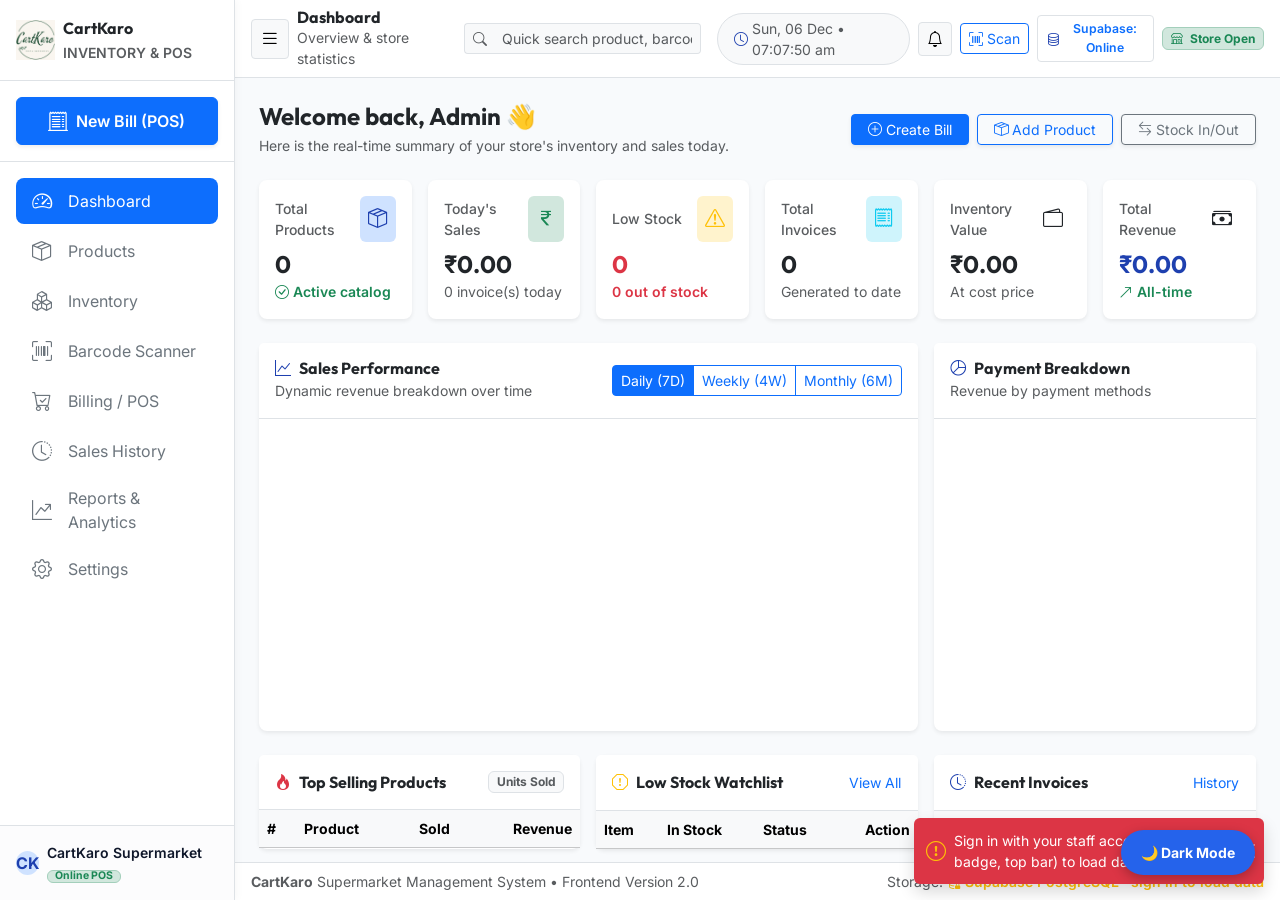
==== commit 89f65521: "Update index.html" ====
--- a/index.html
+++ b/index.html
@@ -1857,5 +1857,41 @@
 
   <!-- Core Application Logic -->
   <script src="app.js"></script>
+  <!-- CartKaro Dark Mode Button -->
+<button id="themeToggle" style="
+    position: fixed;
+    bottom: 25px;
+    right: 25px;
+    z-index: 999999;
+    padding: 12px 20px;
+    border: none;
+    border-radius: 30px;
+    background: #2563eb;
+    color: white;
+    font-size: 14px;
+    font-weight: bold;
+    cursor: pointer;
+    box-shadow: 0 4px 12px rgba(0,0,0,0.25);
+">
+    🌙 Dark Mode
+</button>
+
+<script>
+(function () {
+    const button = document.getElementById('themeToggle');
+
+    function applyTheme(dark) {
+        document.body.classList.toggle('dark-mode', dark);
+        button.textContent = dark ? '☀️ Light Mode' : '🌙 Dark Mode';
+        localStorage.setItem('cartkaro_theme', dark ? 'dark' : 'light');
+    }
+
+    button.addEventListener('click', function () {
+        applyTheme(!document.body.classList.contains('dark-mode'));
+    });
+
+    applyTheme(localStorage.getItem('cartkaro_theme') === 'dark');
+})();
+</script>
 </body>
 </html>
--- a/style.css
+++ b/style.css
@@ -0,0 +1,96 @@
+/* ==========================================================================
+   CartKaro - Supermarket Inventory & Billing System
+   Theme: Professional Commercial Blue-and-White Theme
+   ========================================================================== */
+
+:root {
+  --bs-primary: #1e40af;
+  --bs-primary-rgb: 30, 64, 175;
+  --primary-hover: #1d4ed8;
+  --primary-light: #eff6ff;
+  --primary-border: #bfdbfe;
+  
+  --secondary-bg: #f8fafc;
+  --card-bg: #ffffff;
+  --border-color: #e2e8f0;
+  --text-dark: #0f172a;
+  --text-muted: #64748b;
+
+  --sidebar-width: 260px;
+  --sidebar-collapsed-width: 78px;
+  --topbar-height: 64px;
+
+  --purple: #7c3aed;
+  --purple-subtle: #f3e8ff;
+  --indigo: #4f46e5;
+  --indigo-subtle: #e0e7ff;
+}
+
+/* Base resets & typography */
+* {
+  box-sizing: border-box;
+}
+
+body {
+  font-family: 'Inter', -apple-system, BlinkMacSystemFont, "Segoe UI", Roboto, sans-serif;
+  color: var(--text-dark);
+  background-color: var(--secondary-bg);
+  min-height: 100vh;
+  margin: 0;
+  overflow-x: hidden;
+  -webkit-font-smoothing: antialiased;
+}
+
+h1, h2, h3, h4, h5, h6, .brand-title {
+  font-family: 'Outfit', 'Inter', sans-serif;
+}
+
+/* Custom scrollbars */
+::-webkit-scrollbar {
+  width: 6px;
+  height: 6px;
+}
+::-webkit-scrollbar-track {
+  background: #f1f5f9;
+}
+::-webkit-scrollbar-thumb {
+  background: #cbd5e1;
+  border-radius: 4px;
+}
+::-webkit-scrollbar-thumb:hover {
+  background: #94a3b8;
+}
+
+/* ==================== LAYOUT & WRAPPER ==================== */
+.app-wrapper {
+  min-height: 100vh;
+  width: 100vw;
+  overflow: hidden;
+}
+
+.main-content-wrapper {
+  height: 100vh;
+  background-color: #f8fafc;
+}
+
+/* ==================== SIDEBAR STYLING ==================== */
+.sidebar {
+  width: var(--sidebar-width);
+  height: 100vh;
+  z-index: 1040;
+  transition: width 0.25s cubic-bezier(0.4, 0, 0.2, 1), transform 0.25s cubic-bezier(0.4, 0, 0.2, 1);
+  box-shadow: 2px 0 8px rgba(0, 0, 0, 0.03);
+}
+
+.brand-logo {
+  height: 40px;
+  max-width: 130px;
+  object-fit: contain;
+}
+
+.brand-icon-box {
+  width: 40px;
+  height: 40px;
+}
+
+.sidebar .nav-link {
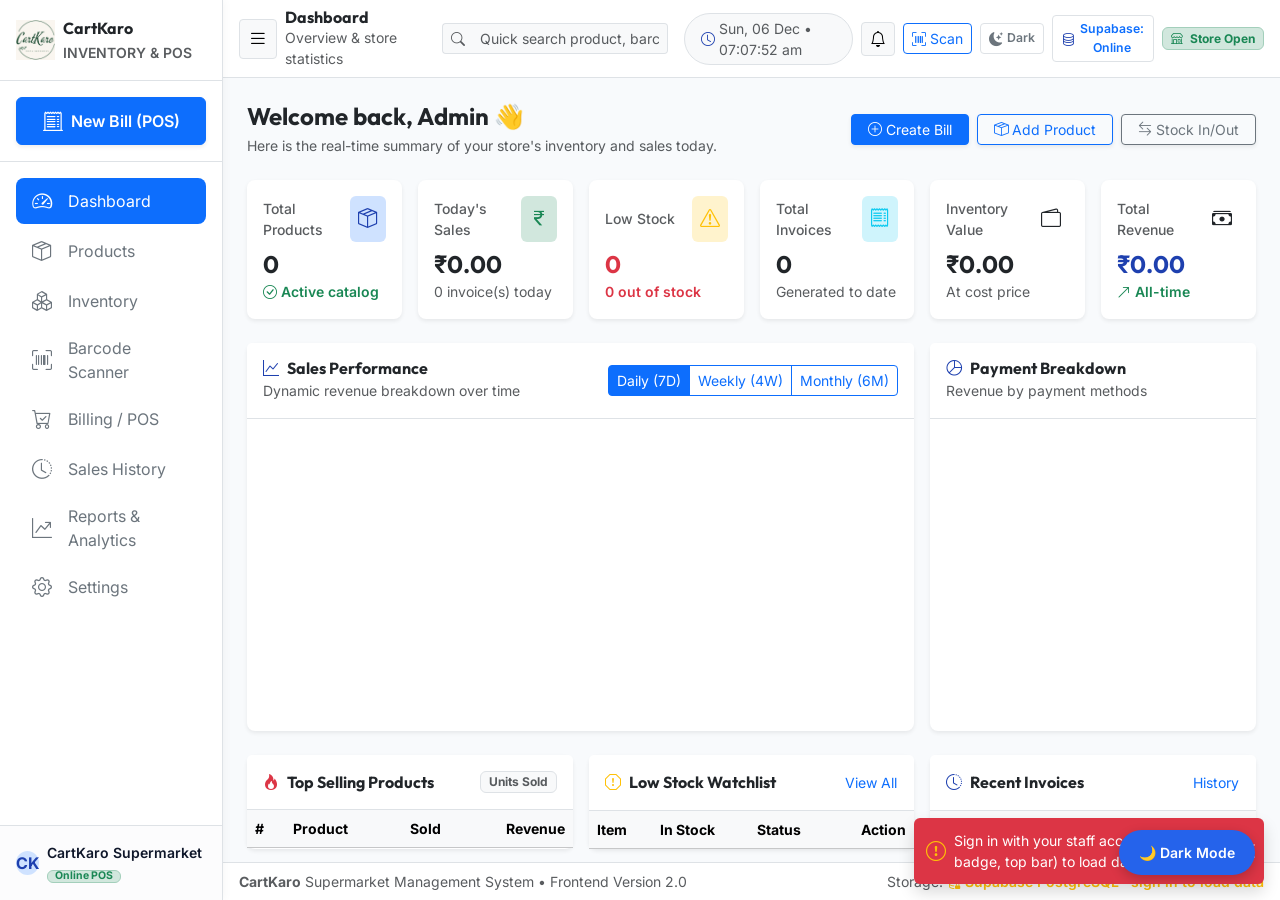
==== commit f3f40ce0: "Update index.html" ====
--- a/index.html
+++ b/index.html
@@ -1,6 +1,16 @@
 <!DOCTYPE html>
 <html lang="en">
 <head>
+  <!-- Apply the saved theme BEFORE the page paints (prevents a white flash in dark mode) -->
+  <script>
+    (function () {
+      try {
+        if (localStorage.getItem('cartkaro_theme') === 'dark') {
+          document.documentElement.setAttribute('data-bs-theme', 'dark');
+        }
+      } catch (e) { /* storage blocked - stay in light mode */ }
+    })();
+  </script>
   <meta charset="UTF-8">
   <meta name="viewport" content="width=device-width, initial-scale=1.0">
   <title>CartKaro - Supermarket Inventory & Billing Management System</title>
@@ -25,6 +35,9 @@
 
   <!-- Custom CSS -->
   <link rel="stylesheet" href="style.css">
+
+  <!-- Dark mode styles (only take effect when <html data-bs-theme="dark">) -->
+  <link rel="stylesheet" href="dark-theme.css">
 </head>
 <body class="bg-light">
 
@@ -196,6 +209,12 @@
             <span class="d-none d-sm-inline">Scan</span>
           </button>
 
+          <!-- Dark / Light Mode Toggle -->
+          <button type="button" class="btn btn-sm btn-outline-secondary border d-flex align-items-center gap-1" id="theme-toggle-btn" title="Switch to dark mode" aria-label="Switch to dark mode" aria-pressed="false">
+            <i class="bi bi-moon-stars-fill" id="theme-toggle-icon"></i>
+            <span class="d-none d-md-inline small fw-semibold" id="theme-toggle-text">Dark</span>
+          </button>
+
           <!-- Supabase Connection & Staff Login Badge -->
           <button class="btn btn-sm btn-outline-primary border d-flex align-items-center gap-1" id="supabase-status-badge" data-bs-toggle="modal" data-bs-target="#supabase-auth-modal" title="Supabase Database Status & Staff Login">
             <i class="bi bi-database text-primary" id="supabase-status-icon"></i>
@@ -1857,41 +1876,5 @@
 
   <!-- Core Application Logic -->
   <script src="app.js"></script>
-  <!-- CartKaro Dark Mode Button -->
-<button id="themeToggle" style="
-    position: fixed;
-    bottom: 25px;
-    right: 25px;
-    z-index: 999999;
-    padding: 12px 20px;
-    border: none;
-    border-radius: 30px;
-    background: #2563eb;
-    color: white;
-    font-size: 14px;
-    font-weight: bold;
-    cursor: pointer;
-    box-shadow: 0 4px 12px rgba(0,0,0,0.25);
-">
-    🌙 Dark Mode
-</button>
-
-<script>
-(function () {
-    const button = document.getElementById('themeToggle');
-
-    function applyTheme(dark) {
-        document.body.classList.toggle('dark-mode', dark);
-        button.textContent = dark ? '☀️ Light Mode' : '🌙 Dark Mode';
-        localStorage.setItem('cartkaro_theme', dark ? 'dark' : 'light');
-    }
-
-    button.addEventListener('click', function () {
-        applyTheme(!document.body.classList.contains('dark-mode'));
-    });
-
-    applyTheme(localStorage.getItem('cartkaro_theme') === 'dark');
-})();
-</script>
 </body>
 </html>
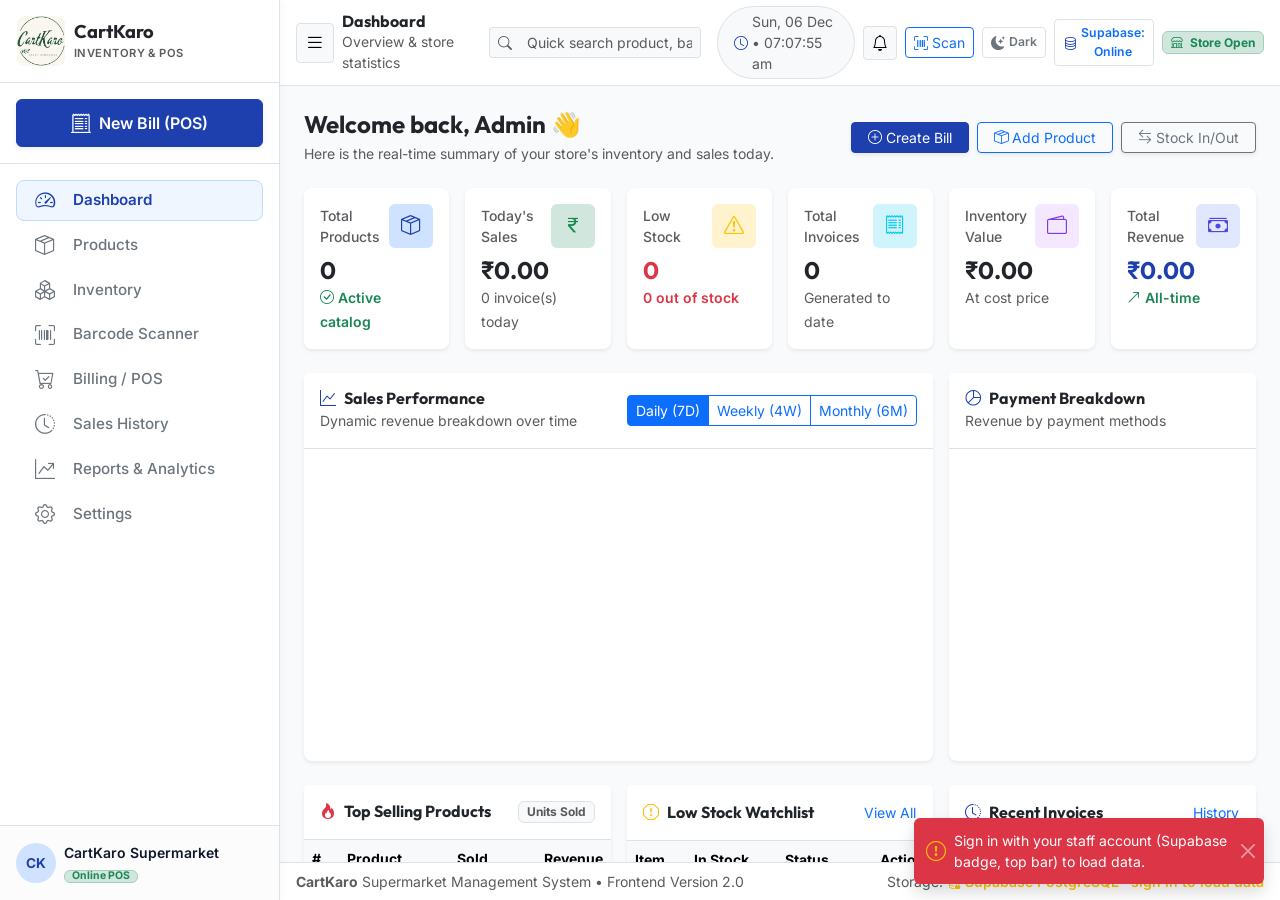
==== commit 7a07881a: "Update index.html" ====
--- a/index.html
+++ b/index.html
@@ -34,10 +34,10 @@
   <link rel="stylesheet" href="https://cdnjs.cloudflare.com/ajax/libs/font-awesome/6.5.2/css/all.min.css">
 
   <!-- Custom CSS -->
-  <link rel="stylesheet" href="style.css">
+  <link rel="stylesheet" href="style.css?v=3">
 
   <!-- Dark mode styles (only take effect when <html data-bs-theme="dark">) -->
-  <link rel="stylesheet" href="dark-theme.css">
+  <link rel="stylesheet" href="dark-theme.css?v=3">
 </head>
 <body class="bg-light">
 
@@ -1875,6 +1875,6 @@
   <script src="https://cdn.jsdelivr.net/npm/@supabase/supabase-js@2"></script>
 
   <!-- Core Application Logic -->
-  <script src="app.js"></script>
+  <script src="app.js?v=3"></script>
 </body>
 </html>
--- a/style.css
+++ b/style.css
@@ -9,14 +9,14 @@
   --primary-hover: #1d4ed8;
   --primary-light: #eff6ff;
   --primary-border: #bfdbfe;
-  
+
   --secondary-bg: #f8fafc;
   --card-bg: #ffffff;
   --border-color: #e2e8f0;
   --text-dark: #0f172a;
   --text-muted: #64748b;
 
-  --sidebar-width: 260px;
+  --sidebar-width: 280px;
   --sidebar-collapsed-width: 78px;
   --topbar-height: 64px;
 
@@ -61,6 +61,43 @@
   background: #94a3b8;
 }
 
+/* ==================== BOOTSTRAP COLOUR TWEAKS ==================== */
+/* Main action buttons use the CartKaro navy blue */
+.btn-primary {
+  --bs-btn-bg: #1e40af;
+  --bs-btn-border-color: #1e40af;
+  --bs-btn-hover-bg: #1d4ed8;
+  --bs-btn-hover-border-color: #1d4ed8;
+  --bs-btn-active-bg: #1e3a8a;
+  --bs-btn-active-border-color: #1e3a8a;
+  --bs-btn-disabled-bg: #1e40af;
+  --bs-btn-disabled-border-color: #1e40af;
+  --bs-btn-focus-shadow-rgb: 30, 64, 175;
+}
+
+.btn-white {
+  background-color: #ffffff;
+  color: #334155;
+}
+.btn-white:hover {
+  background-color: #f1f5f9;
+  color: #0f172a;
+}
+
+.btn-primary-subtle {
+  background-color: var(--primary-light);
+  color: var(--bs-primary);
+}
+
+/* Custom subtle colour helpers used by the dashboard cards and badges */
+.bg-purple-subtle { background-color: var(--purple-subtle) !important; }
+.text-purple { color: var(--purple) !important; }
+.bg-indigo-subtle { background-color: var(--indigo-subtle) !important; }
+.text-indigo { color: var(--indigo) !important; }
+
+.max-w-md { max-width: 480px; }
+.border-dashed { border-style: dashed !important; }
+
 /* ==================== LAYOUT & WRAPPER ==================== */
 .app-wrapper {
   min-height: 100vh;
@@ -70,27 +107,327 @@
 
 .main-content-wrapper {
   height: 100vh;
+  min-width: 0;
   background-color: #f8fafc;
+}
+
+.top-navbar {
+  min-height: var(--topbar-height);
+  z-index: 1030;
 }
 
 /* ==================== SIDEBAR STYLING ==================== */
 .sidebar {
   width: var(--sidebar-width);
+  min-width: var(--sidebar-width);
+  flex-shrink: 0;
   height: 100vh;
   z-index: 1040;
-  transition: width 0.25s cubic-bezier(0.4, 0, 0.2, 1), transform 0.25s cubic-bezier(0.4, 0, 0.2, 1);
+  overflow: hidden;
+  transition: width 0.25s cubic-bezier(0.4, 0, 0.2, 1),
+              min-width 0.25s cubic-bezier(0.4, 0, 0.2, 1),
+              transform 0.25s cubic-bezier(0.4, 0, 0.2, 1);
   box-shadow: 2px 0 8px rgba(0, 0, 0, 0.03);
 }
 
+/* Branding block: compact 50px logo beside the name */
+.sidebar-header {
+  min-height: 78px;
+}
+
+.brand-logo-container {
+  flex-shrink: 0;
+  width: 50px;
+  height: 50px;
+}
+
 .brand-logo {
-  height: 40px;
-  max-width: 130px;
+  display: block;
+  width: 50px;
+  height: 50px;
+  max-width: 50px;
   object-fit: contain;
+  border-radius: 10px;
 }
 
 .brand-icon-box {
+  width: 50px;
+  height: 50px;
+}
+.brand-icon-box:not(.d-none) {
+  display: flex;
+}
+
+.brand-text {
+  min-width: 0;
+  line-height: 1.15;
+}
+
+.brand-title {
+  font-size: 1.15rem;
+  line-height: 1.15;
+  white-space: nowrap;
+}
+
+.brand-subtitle {
+  font-size: 0.7rem;
+  letter-spacing: 0.04em;
+  white-space: nowrap;
+}
+
+/* Menu items: same height, padding and icon column for every entry */
+.sidebar-nav {
+  scrollbar-width: thin;
+}
+
+.sidebar .nav-link {
+  color: #64748b;
+  font-weight: 500;
+  font-size: 0.95rem;
+  border: 1px solid transparent;
+  white-space: nowrap;
+  transition: background-color 0.15s ease, color 0.15s ease, border-color 0.15s ease;
+}
+
+.sidebar .nav-link i {
+  width: 1.5rem;
+  flex-shrink: 0;
+  text-align: center;
+  line-height: 1;
+}
+
+.sidebar .nav-link:hover:not(.active) {
+  background-color: #f1f5f9;
+  color: var(--text-dark);
+}
+
+.sidebar .nav-pills .nav-link.active,
+.sidebar .nav-link.active {
+  background-color: var(--primary-light);
+  border-color: var(--primary-border);
+  color: var(--bs-primary);
+  font-weight: 600;
+}
+
+/* New Bill (POS) button fits the sidebar width */
+.sidebar .nav-link-btn {
+  white-space: nowrap;
+}
+
+.sidebar-footer .avatar {
   width: 40px;
   height: 40px;
-}
-
-.sidebar .nav-link {
+  flex-shrink: 0;
+  font-size: 0.85rem;
+}
+
+.sidebar-footer .user-details {
+  min-width: 0;
+}
+
+/* Backdrop behind the slide-in sidebar on small screens */
+.sidebar-backdrop {
+  position: fixed;
+  inset: 0;
+  background: rgba(15, 23, 42, 0.5);
+  z-index: 1035;
+}
+
+/* ---------- Desktop: collapsed sidebar (icons only) ---------- */
+@media (min-width: 992px) {
+  body.sidebar-collapsed .sidebar {
+    width: var(--sidebar-collapsed-width);
+    min-width: var(--sidebar-collapsed-width);
+  }
+
+  body.sidebar-collapsed .sidebar .brand-text,
+  body.sidebar-collapsed .sidebar .sidebar-label,
+  body.sidebar-collapsed .sidebar .user-details,
+  body.sidebar-collapsed .sidebar #low-stock-sidebar-badge {
+    display: none !important;
+  }
+
+  body.sidebar-collapsed .sidebar .sidebar-header {
+    justify-content: center !important;
+    padding-left: 0.5rem !important;
+    padding-right: 0.5rem !important;
+  }
+
+  body.sidebar-collapsed .sidebar .brand-logo-container {
+    margin-right: 0 !important;
+  }
+
+  body.sidebar-collapsed .sidebar .nav-link,
+  body.sidebar-collapsed .sidebar .nav-link-btn {
+    justify-content: center !important;
+    padding-left: 0 !important;
+    padding-right: 0 !important;
+  }
+
+  body.sidebar-collapsed .sidebar .nav-link > div {
+    justify-content: center;
+  }
+
+  body.sidebar-collapsed .sidebar .sidebar-footer .d-flex {
+    justify-content: center;
+  }
+}
+
+/* ---------- Tablet / phone: sidebar slides over the page ---------- */
+@media (max-width: 991.98px) {
+  .sidebar {
+    position: fixed;
+    top: 0;
+    left: 0;
+    bottom: 0;
+    transform: translateX(-100%);
+    box-shadow: none;
+  }
+
+  body.sidebar-mobile-open .sidebar {
+    transform: translateX(0);
+    box-shadow: 4px 0 24px rgba(15, 23, 42, 0.25);
+  }
+
+  .app-wrapper .main-content-wrapper {
+    width: 100%;
+  }
+}
+
+/* ==================== DASHBOARD CARDS ==================== */
+.stat-card {
+  transition: transform 0.2s ease, box-shadow 0.2s ease;
+}
+
+.stat-card:hover {
+  transform: translateY(-2px);
+  box-shadow: 0 8px 20px rgba(15, 23, 42, 0.08) !important;
+}
+
+.stat-icon {
+  display: inline-flex;
+  align-items: center;
+  justify-content: center;
+  width: 44px;
+  height: 44px;
+  flex-shrink: 0;
+}
+
+/* ==================== POS SCREEN ==================== */
+.pos-product-card {
+  cursor: pointer;
+  border: 1px solid var(--border-color);
+  transition: border-color 0.15s ease, box-shadow 0.15s ease, transform 0.15s ease;
+}
+
+.pos-product-card:hover {
+  border-color: var(--bs-primary);
+  box-shadow: 0 6px 16px rgba(30, 64, 175, 0.12);
+  transform: translateY(-2px);
+}
+
+.pos-product-card.out-of-stock {
+  opacity: 0.55;
+  cursor: not-allowed;
+}
+
+.pos-product-card.out-of-stock:hover {
+  border-color: var(--border-color);
+  box-shadow: none;
+  transform: none;
+}
+
+.pos-product-icon-wrap {
+  width: 36px;
+  height: 36px;
+  border-radius: 10px;
+  background-color: var(--primary-light);
+  color: var(--bs-primary);
+  display: flex;
+  align-items: center;
+  justify-content: center;
+  font-size: 1.1rem;
+}
+
+.cart-qty-btn {
+  width: 26px;
+  height: 26px;
+  padding: 0;
+  line-height: 1;
+  display: inline-flex;
+  align-items: center;
+  justify-content: center;
+}
+
+.cart-qty-input::-webkit-outer-spin-button,
+.cart-qty-input::-webkit-inner-spin-button {
+  -webkit-appearance: none;
+  margin: 0;
+}
+.cart-qty-input {
+  -moz-appearance: textfield;
+}
+
+/* ==================== BARCODE SCANNER SCREEN ==================== */
+.scanner-laser-line {
+  position: absolute;
+  left: 8%;
+  right: 8%;
+  height: 2px;
+  top: 12%;
+  background: linear-gradient(90deg, transparent, #ef4444, transparent);
+  box-shadow: 0 0 8px rgba(239, 68, 68, 0.7);
+  animation: scannerSweep 2.2s ease-in-out infinite;
+}
+
+@keyframes scannerSweep {
+  0%, 100% { top: 12%; }
+  50% { top: 82%; }
+}
+
+/* ==================== RECEIPT ==================== */
+#printable-receipt {
+  font-family: 'Courier New', Courier, monospace;
+}
+
+/* ==================== PRINTING ==================== */
+@media print {
+  .no-print,
+  .sidebar,
+  .sidebar-backdrop,
+  .top-navbar,
+  .app-footer,
+  .toast-container,
+  .modal-backdrop {
+    display: none !important;
+  }
+
+  /* Receipt open: print only the receipt */
+  body.modal-open > .app-wrapper {
+    display: none !important;
+  }
+
+  body.modal-open .modal {
+    position: static !important;
+    display: block !important;
+    overflow: visible !important;
+  }
+
+  body.modal-open .modal-dialog {
+    margin: 0 auto !important;
+    max-width: 380px !important;
+  }
+
+  body.modal-open .modal-content {
+    border: 0 !important;
+    box-shadow: none !important;
+  }
+
+  /* Reports page: let the content flow across pages */
+  .app-wrapper,
+  .main-content-wrapper,
+  .content-body {
+    height: auto !important;
+    overflow: visible !important;
+  }
+}
--- a/dark-theme.css
+++ b/dark-theme.css
@@ -0,0 +1,334 @@
+/* ==========================================================================
+   CartKaro - Dark Mode Theme
+   Loaded after style.css. Everything below is scoped to
+   <html data-bs-theme="dark">, so Light Mode is completely unaffected.
+   Bootstrap 5.3 already restyles its own components for data-bs-theme="dark";
+   this file sets the CartKaro palette and fixes the parts Bootstrap leaves light.
+   ========================================================================== */
+
+/* ---------- Smooth theme transition (class is added for ~0.5s while toggling) ---------- */
+html.theme-transition,
+html.theme-transition *,
+html.theme-transition *::before,
+html.theme-transition *::after {
+  transition: background-color 0.35s ease, color 0.35s ease, border-color 0.35s ease,
+              box-shadow 0.35s ease, fill 0.35s ease, stroke 0.35s ease !important;
+}
+
+/* ---------- Palette (CartKaro variables + Bootstrap variables) ---------- */
+[data-bs-theme="dark"] {
+  --secondary-bg: #0b1220;
+  --card-bg: #111a2e;
+  --border-color: #25324a;
+  --text-dark: #e2e8f0;
+  --text-muted: #94a3b8;
+  --primary-light: #172554;
+  --primary-border: #1e3a8a;
+  --purple-subtle: #2e1065;
+  --indigo-subtle: #1e1b4b;
+
+  --bs-body-bg: #0b1220;
+  --bs-body-bg-rgb: 11, 18, 32;
+  --bs-body-color: #e2e8f0;
+  --bs-body-color-rgb: 226, 232, 240;
+  --bs-secondary-color: rgba(203, 213, 225, 0.75);
+  --bs-secondary-bg: #162033;
+  --bs-tertiary-bg: #111a2e;
+  --bs-border-color: #25324a;
+  --bs-emphasis-color: #f8fafc;
+  --bs-link-color: #60a5fa;
+  --bs-link-hover-color: #93c5fd;
+  --bs-link-color-rgb: 96, 165, 250;
+  --bs-link-hover-color-rgb: 147, 197, 253;
+}
+
+[data-bs-theme="dark"] body {
+  background-color: #0b1220;
+  color: #e2e8f0;
+}
+
+[data-bs-theme="dark"] .main-content-wrapper {
+  background-color: #0b1220;
+}
+
+/* ---------- Scrollbars ---------- */
+[data-bs-theme="dark"] ::-webkit-scrollbar-track { background: #0f172a; }
+[data-bs-theme="dark"] ::-webkit-scrollbar-thumb { background: #334155; }
+[data-bs-theme="dark"] ::-webkit-scrollbar-thumb:hover { background: #475569; }
+
+/* ---------- Utility classes used all over the app ---------- */
+[data-bs-theme="dark"] .bg-white { background-color: #111a2e !important; }
+[data-bs-theme="dark"] .bg-light { background-color: #162033 !important; }
+[data-bs-theme="dark"] .bg-light-subtle { background-color: #0f172a !important; }
+
+[data-bs-theme="dark"] .text-dark { color: #e2e8f0 !important; }
+[data-bs-theme="dark"] .text-secondary { color: #9ca3af !important; }
+[data-bs-theme="dark"] .text-primary { color: #60a5fa !important; }
+[data-bs-theme="dark"] .text-success { color: #4ade80 !important; }
+[data-bs-theme="dark"] .text-danger { color: #f87171 !important; }
+[data-bs-theme="dark"] .text-purple { color: #c4b5fd !important; }
+[data-bs-theme="dark"] .text-indigo { color: #a5b4fc !important; }
+
+[data-bs-theme="dark"] .bg-purple-subtle { background-color: #2e1065 !important; }
+[data-bs-theme="dark"] .bg-indigo-subtle { background-color: #1e1b4b !important; }
+
+/* Yellow "warning" badges / buttons keep dark text so they stay readable */
+[data-bs-theme="dark"] .bg-warning.text-dark,
+[data-bs-theme="dark"] .btn-warning.text-dark,
+[data-bs-theme="dark"] .badge.bg-warning { color: #1f2937 !important; }
+[data-bs-theme="dark"] .btn-outline-warning.text-dark:hover { color: #1f2937 !important; }
+
+/* Text that sits on a white pill/badge in a blue header stays blue */
+[data-bs-theme="dark"] .badge.bg-white.text-primary { color: #93c5fd !important; }
+
+/* ---------- Layout: top navbar, sidebar, footer ---------- */
+[data-bs-theme="dark"] .top-navbar,
+[data-bs-theme="dark"] .app-footer {
+  background-color: #111a2e !important;
+  border-color: #25324a !important;
+}
+
+[data-bs-theme="dark"] .sidebar {
+  background-color: #0f172a !important;
+  border-color: #25324a !important;
+  box-shadow: 2px 0 8px rgba(0, 0, 0, 0.35);
+}
+
+[data-bs-theme="dark"] .sidebar .nav-link { color: #94a3b8; }
+[data-bs-theme="dark"] .sidebar .nav-link:hover:not(.active) {
+  background-color: rgba(148, 163, 184, 0.12);
+  color: #e2e8f0 !important;
+}
+[data-bs-theme="dark"] .sidebar .nav-link.active {
+  background-color: rgba(59, 130, 246, 0.2) !important;
+  border-color: rgba(96, 165, 250, 0.35) !important;
+  color: #93c5fd !important;
+}
+
+[data-bs-theme="dark"] .sidebar-footer { background-color: #0b1220 !important; }
+
+/* ---------- Cards ---------- */
+[data-bs-theme="dark"] .card {
+  --bs-card-bg: #111a2e;
+  --bs-card-cap-bg: #111a2e;
+  --bs-card-border-color: #25324a;
+  --bs-card-color: #e2e8f0;
+}
+[data-bs-theme="dark"] .stat-card,
+[data-bs-theme="dark"] .pos-product-card {
+  background-color: #111a2e;
+  border-color: #25324a;
+}
+[data-bs-theme="dark"] .pos-product-card:hover {
+  background-color: #162033;
+  border-color: #3b82f6;
+}
+[data-bs-theme="dark"] .pos-product-icon-wrap {
+  background-color: #172554;
+  color: #93c5fd;
+}
+
+/* ---------- Tables ---------- */
+[data-bs-theme="dark"] .table {
+  --bs-table-color: #e2e8f0;
+  --bs-table-bg: transparent;
+  --bs-table-border-color: #25324a;
+  --bs-table-hover-bg: rgba(148, 163, 184, 0.08);
+  --bs-table-hover-color: #f8fafc;
+  --bs-table-striped-bg: rgba(148, 163, 184, 0.05);
+  color: #e2e8f0;
+}
+/* Bootstrap's .table-light is a fixed light colour, so restyle it */
+[data-bs-theme="dark"] .table-light {
+  --bs-table-color: #cbd5e1;
+  --bs-table-bg: #162033;
+  --bs-table-border-color: #25324a;
+  --bs-table-hover-bg: #1b2740;
+  --bs-table-hover-color: #f8fafc;
+  color: #cbd5e1;
+}
+
+/* ---------- Forms ---------- */
+[data-bs-theme="dark"] .form-control,
+[data-bs-theme="dark"] .form-select {
+  background-color: #0f172a;
+  border-color: #2d3b57;
+  color: #e2e8f0;
+}
+[data-bs-theme="dark"] .form-control::placeholder { color: #64748b; }
+[data-bs-theme="dark"] .form-control:focus,
+[data-bs-theme="dark"] .form-select:focus {
+  background-color: #0f172a;
+  border-color: #3b82f6;
+  color: #f8fafc;
+  box-shadow: 0 0 0 0.2rem rgba(59, 130, 246, 0.25);
+}
+[data-bs-theme="dark"] .form-control:disabled,
+[data-bs-theme="dark"] .form-control[readonly] {
+  background-color: #162033;
+  color: #94a3b8;
+}
+[data-bs-theme="dark"] .form-control.bg-light,
+[data-bs-theme="dark"] .input-group-text.bg-light,
+[data-bs-theme="dark"] .input-group-text {
+  background-color: #162033 !important;
+  border-color: #2d3b57;
+  color: #94a3b8;
+}
+[data-bs-theme="dark"] .form-label { color: #cbd5e1; }
+
+/* ---------- Buttons ---------- */
+[data-bs-theme="dark"] .btn-light {
+  --bs-btn-color: #e2e8f0;
+  --bs-btn-bg: #1b2740;
+  --bs-btn-border-color: #2d3b57;
+  --bs-btn-hover-color: #ffffff;
+  --bs-btn-hover-bg: #25324a;
+  --bs-btn-hover-border-color: #3b4a68;
+  --bs-btn-active-color: #ffffff;
+  --bs-btn-active-bg: #2d3b57;
+  --bs-btn-active-border-color: #3b4a68;
+}
+[data-bs-theme="dark"] .btn-white {
+  background-color: #1b2740;
+  border-color: #2d3b57 !important;
+  color: #e2e8f0;
+}
+[data-bs-theme="dark"] .btn-white:hover {
+  background-color: #25324a;
+  color: #ffffff;
+}
+[data-bs-theme="dark"] .btn-outline-secondary {
+  --bs-btn-color: #9fb0c8;
+  --bs-btn-border-color: #475569;
+  --bs-btn-hover-color: #ffffff;
+  --bs-btn-hover-bg: #334155;
+  --bs-btn-hover-border-color: #475569;
+  --bs-btn-active-color: #ffffff;
+  --bs-btn-active-bg: #334155;
+  --bs-btn-active-border-color: #475569;
+}
+[data-bs-theme="dark"] .btn-outline-primary {
+  --bs-btn-color: #60a5fa;
+  --bs-btn-border-color: #3b82f6;
+  --bs-btn-hover-color: #ffffff;
+  --bs-btn-hover-bg: #1e40af;
+  --bs-btn-hover-border-color: #1e40af;
+  --bs-btn-active-color: #ffffff;
+  --bs-btn-active-bg: #1e40af;
+  --bs-btn-active-border-color: #1e40af;
+}
+[data-bs-theme="dark"] .btn-primary-subtle {
+  background-color: #172554;
+  border-color: #1e3a8a !important;
+  color: #93c5fd;
+}
+[data-bs-theme="dark"] .btn-link { color: #60a5fa; }
+
+/* ---------- Dropdowns, notifications, global search ---------- */
+[data-bs-theme="dark"] .dropdown-menu {
+  --bs-dropdown-bg: #111a2e;
+  --bs-dropdown-color: #e2e8f0;
+  --bs-dropdown-border-color: #25324a;
+  --bs-dropdown-link-color: #e2e8f0;
+  --bs-dropdown-link-hover-color: #ffffff;
+  --bs-dropdown-link-hover-bg: #1b2740;
+  --bs-dropdown-header-color: #94a3b8;
+  --bs-dropdown-divider-bg: #25324a;
+  background-color: #111a2e;
+  color: #e2e8f0;
+}
+[data-bs-theme="dark"] .dropdown-item:hover,
+[data-bs-theme="dark"] .dropdown-item:focus { background-color: #1b2740; }
+[data-bs-theme="dark"] .list-group-item {
+  --bs-list-group-bg: #111a2e;
+  --bs-list-group-color: #e2e8f0;
+  --bs-list-group-border-color: #25324a;
+  --bs-list-group-action-hover-bg: #1b2740;
+  --bs-list-group-action-hover-color: #ffffff;
+}
+
+/* ---------- Modals ---------- */
+[data-bs-theme="dark"] .modal {
+  --bs-modal-bg: #111a2e;
+  --bs-modal-color: #e2e8f0;
+  --bs-modal-border-color: #25324a;
+  --bs-modal-header-border-color: #25324a;
+  --bs-modal-footer-border-color: #25324a;
+}
+[data-bs-theme="dark"] .modal-backdrop { --bs-backdrop-opacity: 0.7; }
+
+/* ---------- Tabs & pagination ---------- */
+[data-bs-theme="dark"] .nav-tabs {
+  --bs-nav-tabs-border-color: #25324a;
+  --bs-nav-tabs-link-hover-border-color: #25324a #25324a #25324a;
+  --bs-nav-tabs-link-active-bg: #111a2e;
+  --bs-nav-tabs-link-active-color: #f8fafc;
+  --bs-nav-tabs-link-active-border-color: #25324a #25324a #111a2e;
+}
+[data-bs-theme="dark"] .nav-tabs .nav-link { color: #94a3b8; }
+[data-bs-theme="dark"] .nav-tabs .nav-link:hover { color: #e2e8f0; }
+[data-bs-theme="dark"] .nav-tabs .nav-link.active { color: #f8fafc; }
+
+[data-bs-theme="dark"] .pagination {
+  --bs-pagination-bg: #111a2e;
+  --bs-pagination-color: #94a3b8;
+  --bs-pagination-border-color: #25324a;
+  --bs-pagination-hover-bg: #1b2740;
+  --bs-pagination-hover-color: #ffffff;
+  --bs-pagination-hover-border-color: #2d3b57;
+  --bs-pagination-focus-bg: #1b2740;
+  --bs-pagination-active-bg: #1e40af;
+  --bs-pagination-active-border-color: #1e40af;
+  --bs-pagination-active-color: #ffffff;
+  --bs-pagination-disabled-bg: #0f172a;
+  --bs-pagination-disabled-color: #475569;
+  --bs-pagination-disabled-border-color: #25324a;
+}
+
+/* ---------- Scanner screen ---------- */
+[data-bs-theme="dark"] .scanner-box {
+  background-color: #0f172a !important;
+  border-color: #25324a !important;
+}
+
+/* ---------- Things that must stay light ---------- */
+/* UPI QR code needs a white background to stay scannable */
+[data-bs-theme="dark"] .upi-qr-box { background-color: #ffffff !important; }
+
+/* The printed receipt is "paper": keep it white with dark text in both themes */
+[data-bs-theme="dark"] #printable-receipt {
+  background-color: #ffffff !important;
+  color: #212529 !important;
+}
+[data-bs-theme="dark"] #printable-receipt .table {
+  --bs-table-color: #212529;
+  --bs-table-bg: transparent;
+  --bs-table-border-color: #dee2e6;
+  color: #212529;
+}
+[data-bs-theme="dark"] #printable-receipt .text-muted,
+[data-bs-theme="dark"] #printable-receipt .text-dark { color: #6c757d !important; }
+[data-bs-theme="dark"] #printable-receipt .fw-bold,
+[data-bs-theme="dark"] #printable-receipt h5,
+[data-bs-theme="dark"] #printable-receipt i { color: #212529 !important; }
+[data-bs-theme="dark"] #printable-receipt .border-dark { border-color: #212529 !important; }
+[data-bs-theme="dark"] #printable-receipt .badge.bg-light {
+  background-color: #f8f9fa !important;
+  color: #212529 !important;
+  border-color: #dee2e6 !important;
+}
+
+/* ---------- Printing: never print light text on white paper ---------- */
+@media print {
+  [data-bs-theme="dark"] body,
+  [data-bs-theme="dark"] .main-content-wrapper {
+    background-color: #ffffff !important;
+  }
+  [data-bs-theme="dark"] body *:not(#printable-receipt *) {
+    color: #000000 !important;
+    background-color: transparent !important;
+    border-color: #cccccc !important;
+    box-shadow: none !important;
+  }
+}
